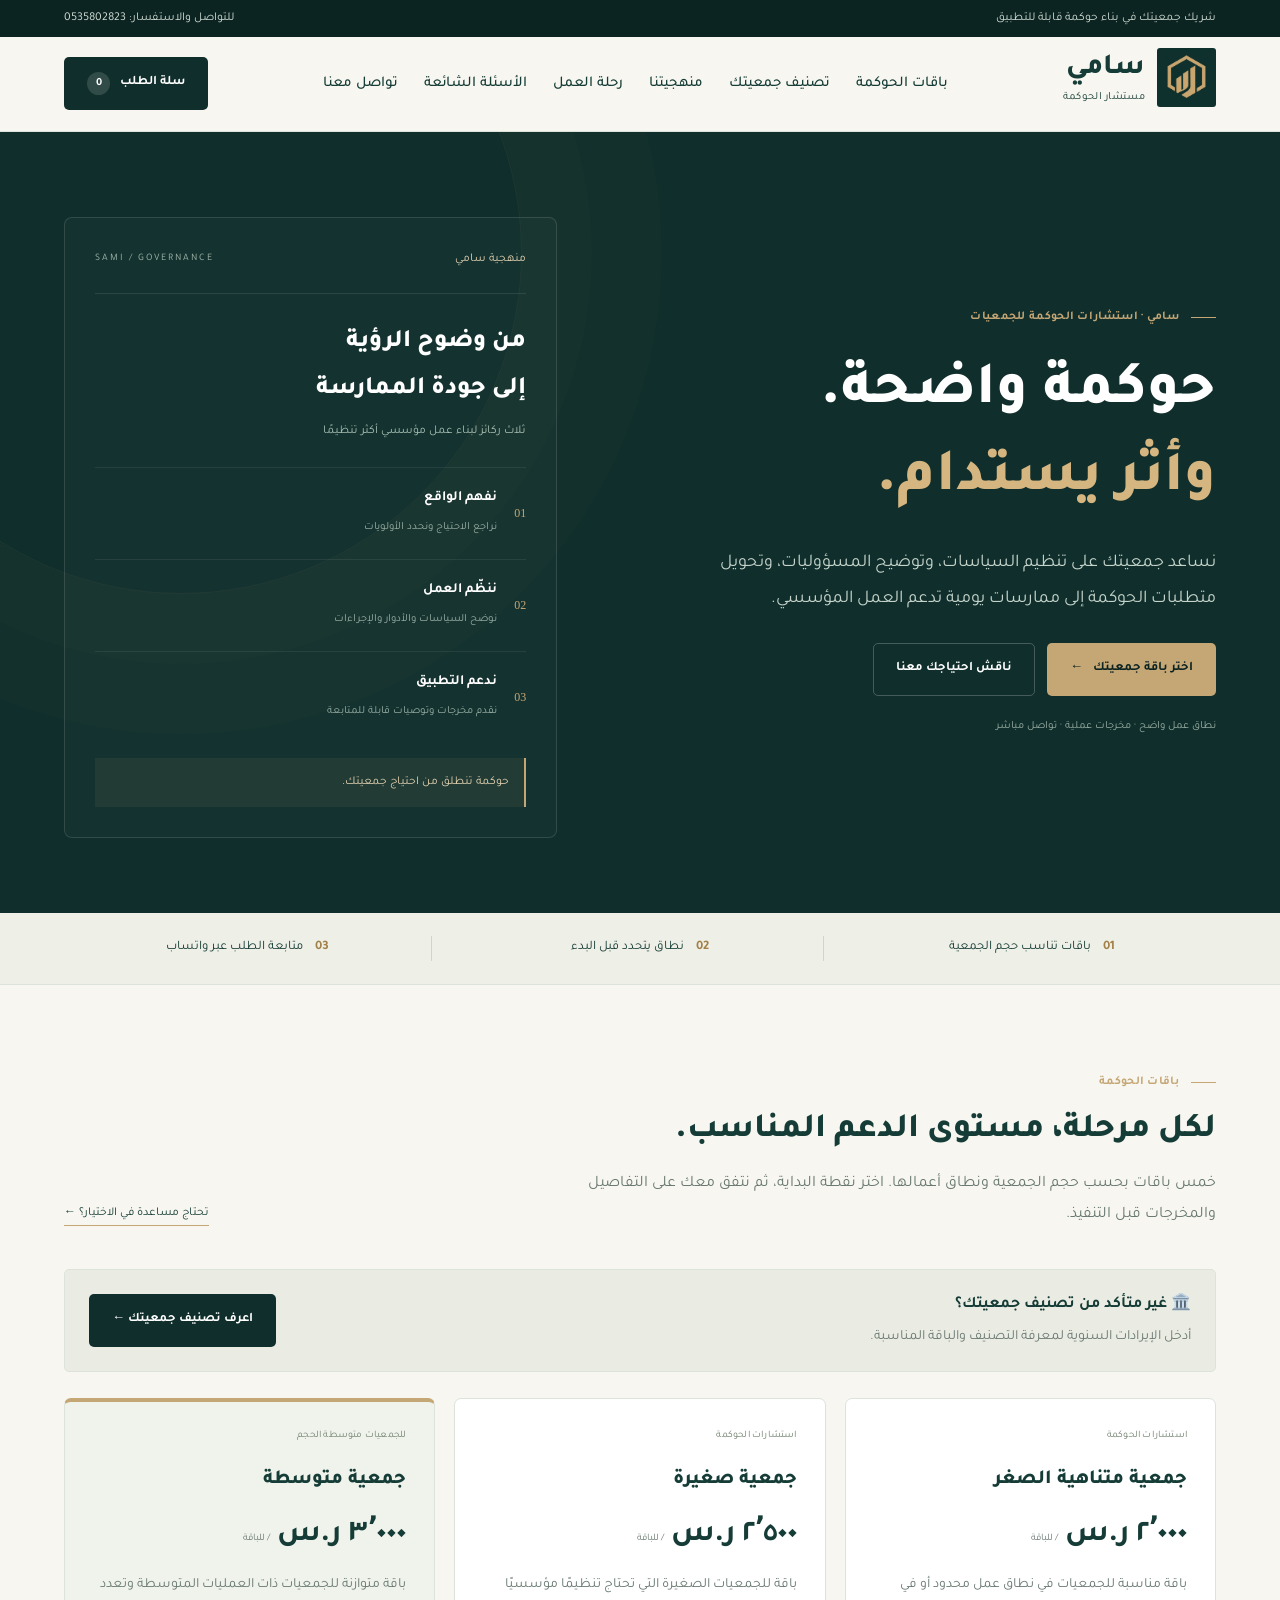
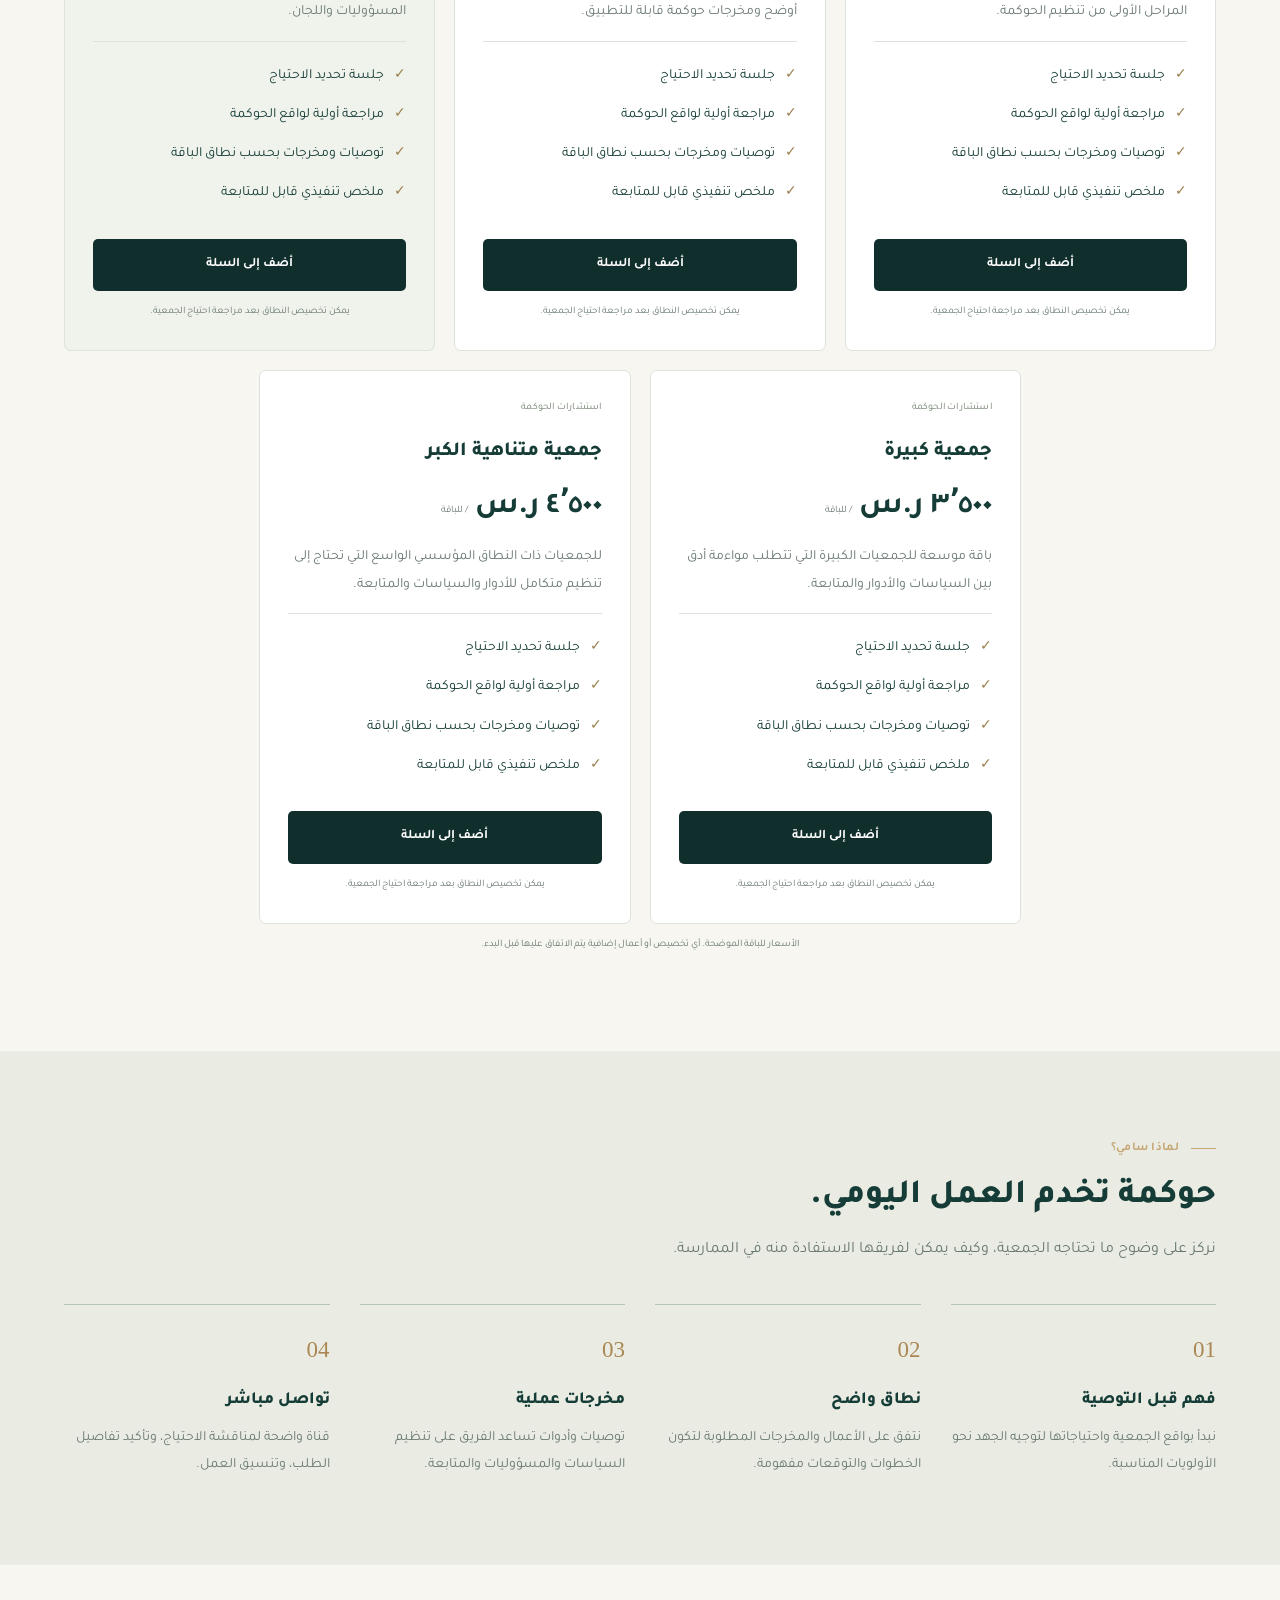
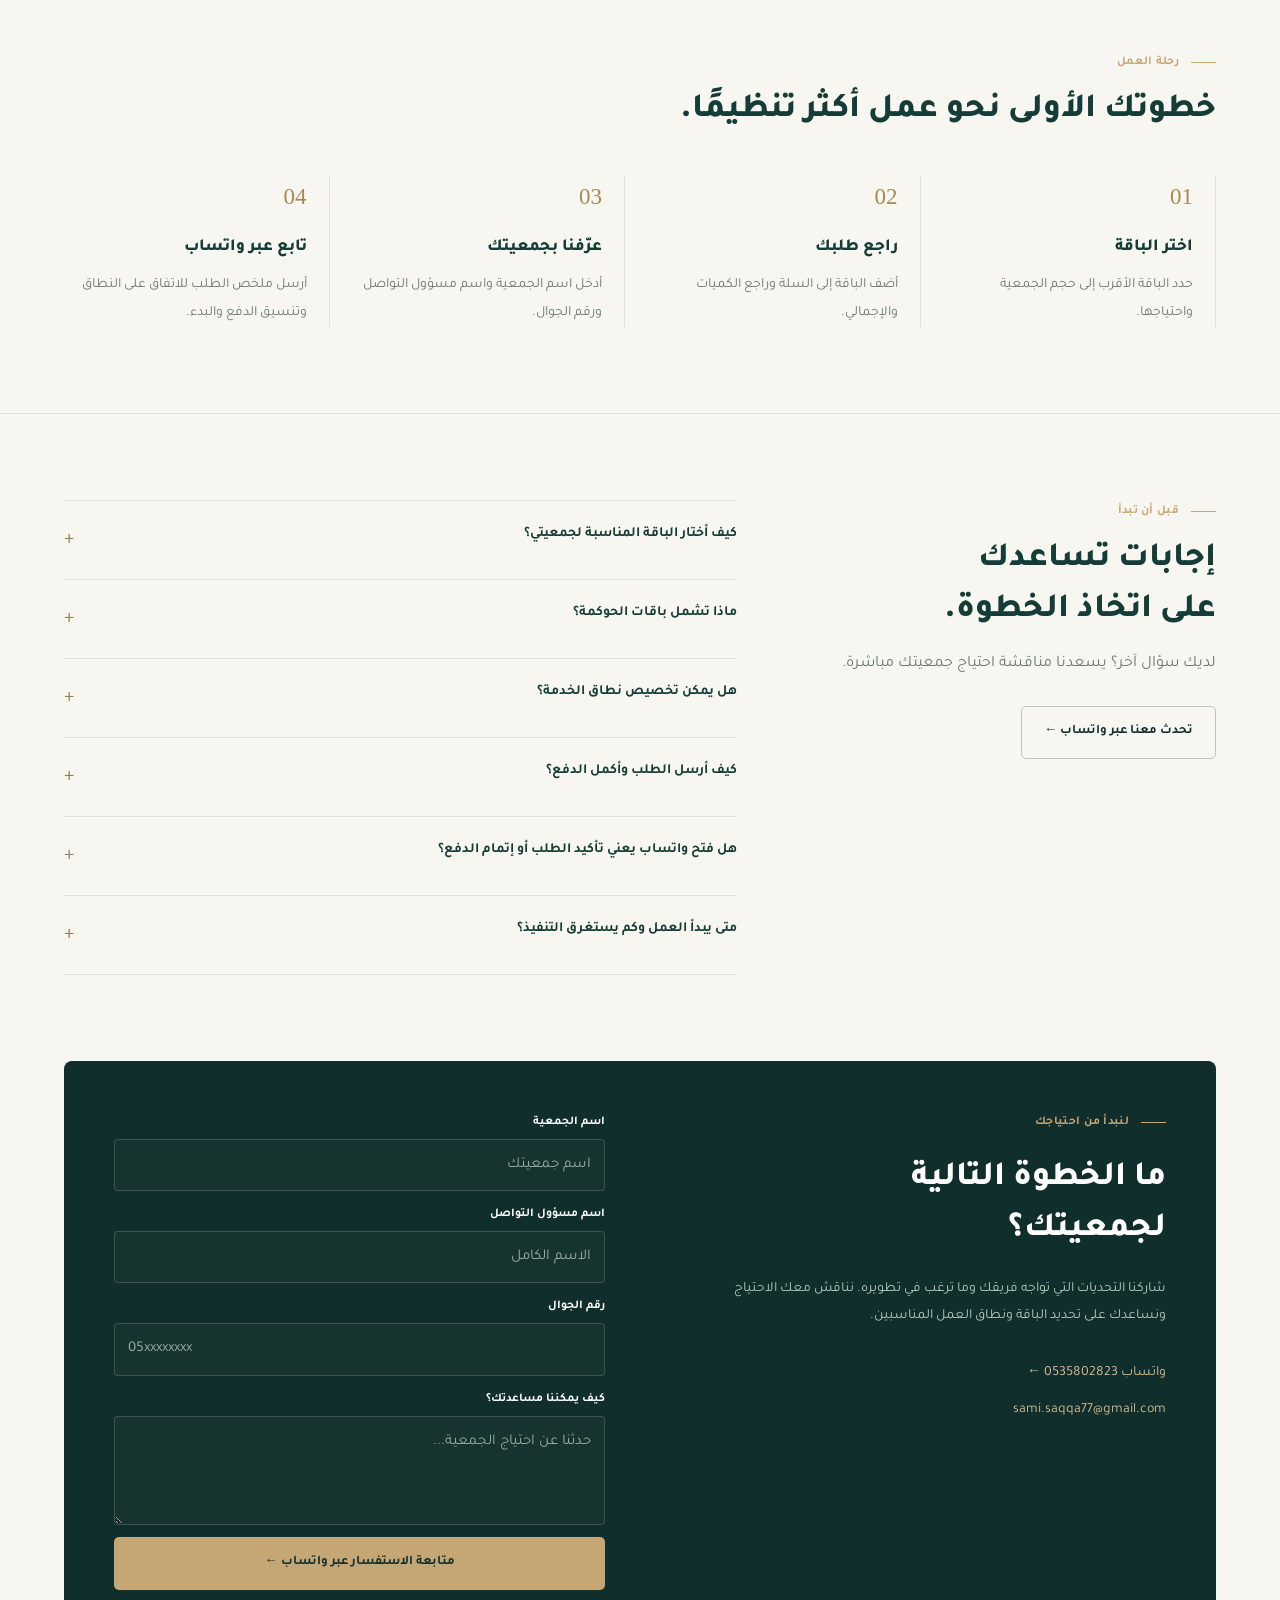
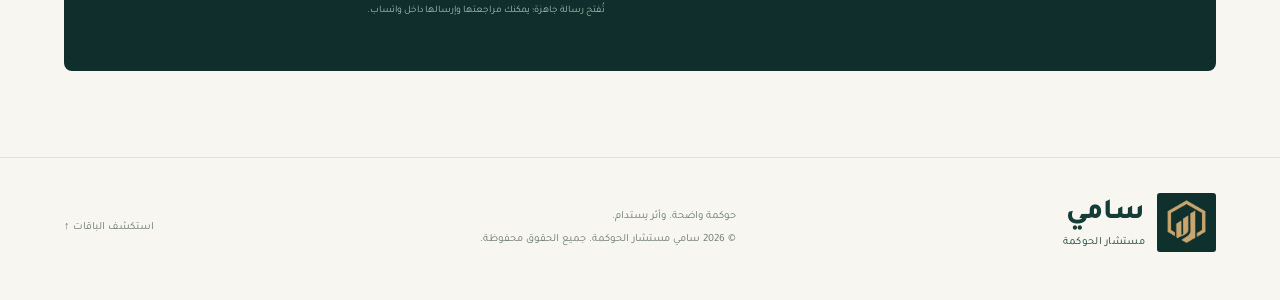
==== index.html @ 493c74c5 "Add files via upload" ====
<!doctype html>
<html lang="ar" dir="rtl"><head><meta charset="utf-8"><meta name="viewport" content="width=device-width,initial-scale=1"><meta name="theme-color" content="#102e2b"><meta name="description" content="سامي مستشار الحوكمة: باقات استشارية للجمعيات، من فهم الاحتياج إلى تنظيم السياسات والأدوار ومتابعة المخرجات."><title>سامي | حوكمة واضحة، أثر مستدام</title>
<link rel="preconnect" href="https://fonts.googleapis.com"><link rel="preconnect" href="https://fonts.gstatic.com" crossorigin><link href="https://fonts.googleapis.com/css2?family=Tajawal:wght@400;500;600;700;800&display=swap" rel="stylesheet"><style>
:root{--green:#102e2b;--deep:#0b2422;--gold:#c5a675;--paper:#f7f6f0;--text:#153c36;--muted:#697971;--line:#dce3db;--white:#fff;--shadow:0 24px 60px #102e2b12}
*{box-sizing:border-box}html{scroll-behavior:smooth;scroll-padding-top:100px}body{margin:0;background:var(--paper);color:var(--text);font-family:"Tajawal",Tahoma,"Segoe UI",Arial,sans-serif;line-height:1.9}a{color:inherit;text-decoration:none}button,input,textarea{font:inherit}button,a,input,textarea{ -webkit-tap-highlight-color:transparent}button{cursor:pointer}button:focus-visible,a:focus-visible,summary:focus-visible{outline:3px solid var(--gold);outline-offset:5px}.container{width:min(1200px,90%);margin:auto}.topbar{background:var(--deep);color:#d4ded4;font-size:12px;padding:7px 0}.topbar .container{display:flex;justify-content:space-between;gap:12px}header{position:sticky;top:0;background:#f7f6f0f5;backdrop-filter:blur(16px);z-index:50;border-bottom:1px solid var(--line)}.nav{display:flex;align-items:center;justify-content:space-between;min-height:94px;gap:24px}.brand-lockup{display:inline-flex;align-items:center;gap:12px;line-height:1.4}.brand-lockup img{width:59px;height:59px;border-radius:3px;object-fit:cover}.brand-lockup b{display:block;font-size:29px;letter-spacing:-1px}.brand-lockup small{display:block;font-size:11px;letter-spacing:.3px}.navlinks{display:flex;gap:26px;font-size:13px}.navlinks a:hover{color:#94713f}.cart-btn,.btn{display:inline-flex;align-items:center;justify-content:center;gap:10px;border:1px solid transparent;border-radius:5px;font-weight:bold;padding:13px 22px;font-size:13px;transition:background .2s,transform .2s}.cart-btn,.btn-primary{background:var(--green);color:#fff}.btn:hover{transform:translateY(-2px)}.btn-outline{border-color:#b8c8bd;background:transparent;color:var(--green)}.badge{border-radius:50%;background:#ffffff24;min-width:23px;height:23px;line-height:23px;font-size:11px}.mobile-toggle{display:none}.hero{background:var(--green);color:#fff;overflow:hidden;position:relative}.hero:before{content:"";position:absolute;width:680px;height:680px;border:1px solid #c5a67513;border-radius:50%;left:-160px;top:-220px;box-shadow:0 0 0 70px #c5a67504,0 0 0 140px #c5a67504}.hero-grid{display:grid;grid-template-columns:1.08fr .92fr;gap:80px;align-items:center;position:relative;padding:85px 0 75px}.eyebrow{display:flex;align-items:center;gap:12px;font-size:12px;letter-spacing:.3px;color:var(--gold);font-weight:bold}.eyebrow:before{content:"";width:25px;height:1px;background:currentColor}h1{font-size:clamp(39px,4.7vw,66px);line-height:1.45;letter-spacing:-2px;margin:21px 0}h1 em{color:#d5b681;font-style:normal}.hero-content>p{color:#c5d4cb;font-size:16px;max-width:520px;line-height:2.1}.actions{display:flex;flex-wrap:wrap;gap:12px;margin-top:26px}.hero .btn-primary{background:var(--gold);color:var(--deep)}.hero .btn-outline{border-color:#ffffff38;color:#fff}.hero-note{font-size:11px!important;color:#9bb1a6!important;margin-top:20px}.hero-visual{border:1px solid #ffffff20;background:#ffffff05;padding:30px;position:relative;border-radius:8px}.visual-heading{display:flex;justify-content:space-between;align-items:center;border-bottom:1px solid #ffffff18;padding-bottom:22px;color:#e5d3b3;font-size:12px}.visual-heading small{color:#9bb1a6;font-size:10px;letter-spacing:2px}.visual-title{margin:25px 0 6px;font-size:25px}.visual-desc{font-size:12px;color:#a9c0b4;margin:0 0 25px}.pillar{display:flex;gap:17px;padding:17px 0;border-top:1px solid #ffffff12;align-items:center}.pillar span{font-size:12px;color:var(--gold);font-family:Georgia,serif}.pillar b{display:block;font-size:14px}.pillar small{color:#9bb1a6;font-size:11px}.visual-bottom{background:#c5a67515;border-right:2px solid var(--gold);padding:13px 15px;font-size:12px;margin-top:15px;color:#e5d3b3}.trust-strip{border-bottom:1px solid var(--line);background:#eeefe6}.trust-inner{display:grid;grid-template-columns:repeat(3,1fr);padding:23px 0;gap:24px;font-size:13px;text-align:center}.trust-inner span+span{border-right:1px solid #ced7cc}.trust-inner b{color:#a38049;margin-left:9px}.section{padding:86px 0}.section-title{max-width:650px;margin:0 0 38px}.section-title h2{font-size:34px;line-height:1.5;margin:12px 0}.section-title p{color:var(--muted);font-size:14px;margin:0}.section-top{display:flex;justify-content:space-between;align-items:end;gap:30px}.section-top>a{font-size:12px;border-bottom:1px solid var(--gold);margin-bottom:43px;white-space:nowrap}.products{display:grid;grid-template-columns:repeat(3,1fr);gap:19px}.product{background:#fff;border:1px solid var(--line);border-radius:7px;padding:28px;display:flex;flex-direction:column;position:relative;transition:transform .2s,box-shadow .2s}.product:hover{transform:translateY(-4px);box-shadow:var(--shadow)}.product.featured{border-top:4px solid var(--gold);padding-top:25px;background:#f0f3ec}.tag{font-size:10px;color:#71806f;letter-spacing:.2px}.product h3{font-size:20px;margin:15px 0 12px}.price{font-size:32px;line-height:1.5;font-weight:bold;letter-spacing:-1px}.price small{font-size:10px;color:var(--muted);font-weight:normal;letter-spacing:0}.product p{font-size:12px;line-height:2;margin-top:13px!important}.features{list-style:none;padding:15px 0 0;margin:0 0 25px;border-top:1px solid var(--line);flex:1}.features li{font-size:12px;padding:6px 0}.features li:before{content:"✓";color:#9b7e4e;margin-left:10px}.product .btn{width:100%}.note{font-size:10px;color:var(--muted);margin-top:12px;text-align:center;line-height:1.9}.why{background:#eaece3}.why-grid{display:grid;grid-template-columns:repeat(4,1fr);gap:30px}.why-card{border-top:1px solid #b6c3b5;padding-top:23px}.number{font-family:Georgia,serif;color:#aa8854;font-size:23px}.why-card h3,.step h3{font-size:17px;margin:13px 0 8px}.why-card p,.step p{font-size:12px;color:var(--muted);margin:0}.steps{display:grid;grid-template-columns:repeat(4,1fr);gap:30px}.step{border-right:1px solid var(--line);padding-right:22px}.faq-section{border-top:1px solid var(--line)}.faq-layout{display:grid;grid-template-columns:.75fr 1.25fr;gap:75px}.faq{display:grid;gap:0}details{border-bottom:1px solid var(--line);padding:20px 0}details:first-child{border-top:1px solid var(--line)}summary{cursor:pointer;font-size:14px;font-weight:bold;list-style:none;display:flex;justify-content:space-between;gap:20px}summary:after{content:"+";font-size:20px;font-weight:normal;color:#9b7e4e}details[open] summary:after{content:"−"}summary::-webkit-details-marker{display:none}details p{font-size:12px;line-height:2.2;color:var(--muted);margin:13px 0 0}details a{text-decoration:underline}.contact-section{padding-top:0}.contact-box{display:grid;grid-template-columns:1fr 1fr;gap:70px;background:var(--green);color:#fff;border-radius:8px;padding:50px}.contact-box h2{font-size:34px;line-height:1.5;margin:20px 0}.contact-box p{font-size:13px;color:#b7cbbf}.contact-links{margin-top:30px;display:grid;gap:10px;font-size:14px;color:#d7bd94}.contact-box form{display:grid;gap:12px}.field{display:grid;gap:5px}.field label{font-size:12px;font-weight:bold}input,textarea{width:100%;border:1px solid #ffffff28;border-radius:4px;padding:11px 13px;background:#ffffff07;color:inherit;outline:none;font-size:13px}input:focus,textarea:focus{border-color:var(--gold)}input::placeholder,textarea::placeholder{color:#9aac9f}textarea{resize:vertical}.contact-box .btn-primary{background:var(--gold);color:var(--green)}footer{padding:35px 0;border-top:1px solid var(--line)}.footer-grid{display:flex;align-items:center;justify-content:space-between;gap:25px}.footer-copy{font-size:11px;color:var(--muted)}.footer-copy p{margin:3px 0}.cart-panel{position:fixed;inset:0;z-index:100;pointer-events:none}.cart-panel.open{pointer-events:auto}.backdrop{position:absolute;inset:0;background:#061c19a8;opacity:0;transition:.2s}.cart-panel.open .backdrop{opacity:1}.drawer{position:absolute;left:0;top:0;height:100%;width:min(470px,94%);background:var(--paper);transform:translateX(-100%);transition:.25s;display:flex;flex-direction:column}.cart-panel.open .drawer{transform:translateX(0)}.drawer-head{padding:22px;border-bottom:1px solid var(--line);display:flex;justify-content:space-between;align-items:center}.icon-btn{width:38px;height:38px;border:1px solid var(--line);border-radius:4px;background:transparent;color:var(--text)}.cart-items{padding:20px;display:flex;flex-direction:column;gap:12px;overflow:auto;flex:1}.cart-item{border:1px solid var(--line);background:white;border-radius:5px;padding:16px;display:grid;grid-template-columns:1fr auto;gap:10px}.cart-item h4{font-size:14px;margin:0}.cart-item p{font-size:12px;color:var(--muted);margin:5px 0}.qty{display:flex;align-items:center;gap:8px}.qty button{border:1px solid var(--line);background:var(--paper);width:28px;height:30px;border-radius:3px}.remove{color:#a34c3f;border:0;background:none;font-size:11px;padding:0}.drawer-foot{padding:22px;border-top:1px solid var(--line)}.total{display:flex;justify-content:space-between;font-weight:bold;font-size:20px;margin-bottom:15px}.checkout{position:fixed;inset:0;z-index:110;background:#061c19b8;display:none;place-items:center;padding:18px}.checkout.open{display:grid}.modal{background:var(--paper);width:min(680px,100%);max-height:90vh;overflow:auto;border-radius:8px;padding:28px;box-shadow:var(--shadow)}.modal-head{display:flex;justify-content:space-between;align-items:center;gap:15px;margin-bottom:20px}.modal h3{font-size:23px;margin:0}.checkout-grid{display:grid;grid-template-columns:1fr 1fr;gap:12px}.modal input,.modal textarea{border-color:#cbd5ca;background:white}.summary{padding:15px;background:#e9eee5;border-radius:4px;margin:20px 0}.summary-row{display:flex;justify-content:space-between;gap:15px;font-size:13px;padding:6px 0}.toast{position:fixed;bottom:22px;right:22px;background:var(--green);color:white;padding:12px 20px;box-shadow:var(--shadow);border:1px solid var(--gold);border-radius:5px;opacity:0;transform:translateY(15px);transition:.2s;z-index:200;font-size:13px;max-width:calc(100% - 44px);pointer-events:none}.toast.show{opacity:1;transform:translateY(0)}
@media(min-width:951px){.products .product:nth-child(4),.products .product:nth-child(5){grid-column:span 1}.products{grid-template-columns:repeat(6,1fr)}.products .product{grid-column:span 2}.products .product:nth-child(4){grid-column:2 / span 2}.products .product:nth-child(5){grid-column:4 / span 2}}
@media(max-width:1000px){.navlinks{gap:16px;font-size:12px}.hero-grid{gap:35px}.hero-visual{padding:23px}.contact-box{gap:35px;padding:35px}.faq-layout{gap:35px}.products{grid-template-columns:repeat(2,1fr)}}
@media(max-width:760px){.topbar .container{justify-content:center}.topbar .container>a{display:none}.nav{min-height:80px;gap:10px}.brand-lockup img{width:47px;height:47px}.brand-lockup b{font-size:25px}.brand-lockup small{font-size:9px}.mobile-toggle{display:block;width:37px;height:39px;border:1px solid var(--line);background:none;border-radius:4px;color:var(--green)}.navlinks{display:none;position:absolute;top:80px;left:0;right:0;background:var(--paper);padding:22px 5%;box-shadow:var(--shadow);border-bottom:1px solid var(--line)}.navlinks.open{display:flex;flex-direction:column;gap:14px}.cart-btn{padding:9px 12px;font-size:11px}.hero-grid{grid-template-columns:1fr;padding:50px 0;gap:35px}h1{font-size:43px}.hero-content>p{font-size:14px}.hero-visual{max-width:500px;width:100%}.trust-inner{gap:8px;font-size:10px;padding:18px 0}.trust-inner b{display:block;margin:0}.section{padding:55px 0}.section-title h2,.contact-box h2{font-size:28px}.section-top{display:block}.section-top>a{display:inline-block;margin-top:-15px;margin-bottom:25px}.why-grid,.steps{grid-template-columns:repeat(2,1fr);gap:27px}.faq-layout,.contact-box{grid-template-columns:1fr;gap:25px}.contact-section{padding-top:0}.contact-box{padding:28px}.footer-grid{flex-wrap:wrap}.footer-copy{font-size:10px}.modal{padding:20px}.modal h3{font-size:20px}.modal .actions .btn{width:100%}}
@media(max-width:460px){.products{grid-template-columns:1fr}.checkout-grid{grid-template-columns:1fr}h1{font-size:37px;letter-spacing:-1px}.hero .actions .btn{padding:12px 17px}.section-title h2{font-size:26px}.hero-visual{padding:20px}.brand-lockup{gap:8px}.trust-inner{font-size:9px}}
@media(prefers-reduced-motion:reduce){*{scroll-behavior:auto!important;transition:none!important}}
@media print{header,.topbar,main,footer,.cart-panel,.toast,.modal .actions,.modal-head button{display:none!important}.checkout{display:block!important;position:static;background:white;padding:0}.modal{max-height:none;width:100%;box-shadow:none}}
/* Arabic typography */
body{font-weight:400}
h1,h2,h3,h4,.brand-lockup b{font-family:"Tajawal",Tahoma,"Segoe UI",Arial,sans-serif;font-weight:800;letter-spacing:0}
h1{line-height:1.45}
.btn,.cart-btn,summary,.field label{font-weight:700}
.navlinks{font-size:15px;font-weight:500}
.hero-content>p{font-size:18px;line-height:2}
.section-title p{font-size:16px;line-height:1.95}
.product p,.features li,.why-card p,.step p,details p,.contact-box p{font-size:14px;line-height:1.95}
input,textarea{font-size:15px}
@media(max-width:760px){h1{letter-spacing:0}.hero-content>p{font-size:16px}.navlinks{font-size:15px}.section-title p{font-size:15px}}.product{scroll-margin-top:115px}.product:target{outline:3px solid var(--gold);outline-offset:4px}@media(min-width:761px) and (max-width:1100px){.nav{gap:12px}.navlinks{gap:12px;font-size:12px}}
</style></head><body>
<div class="topbar"><div class="container"><span>شريك جمعيتك في بناء حوكمة قابلة للتطبيق</span><a href="https://wa.me/966535802823">للتواصل والاستفسار: <bdi>0535802823</bdi></a></div></div>
<header><div class="container nav"><a href="#home" aria-label="سامي مستشار الحوكمة — الرئيسية"><span class="brand-lockup"><img src="[data-uri]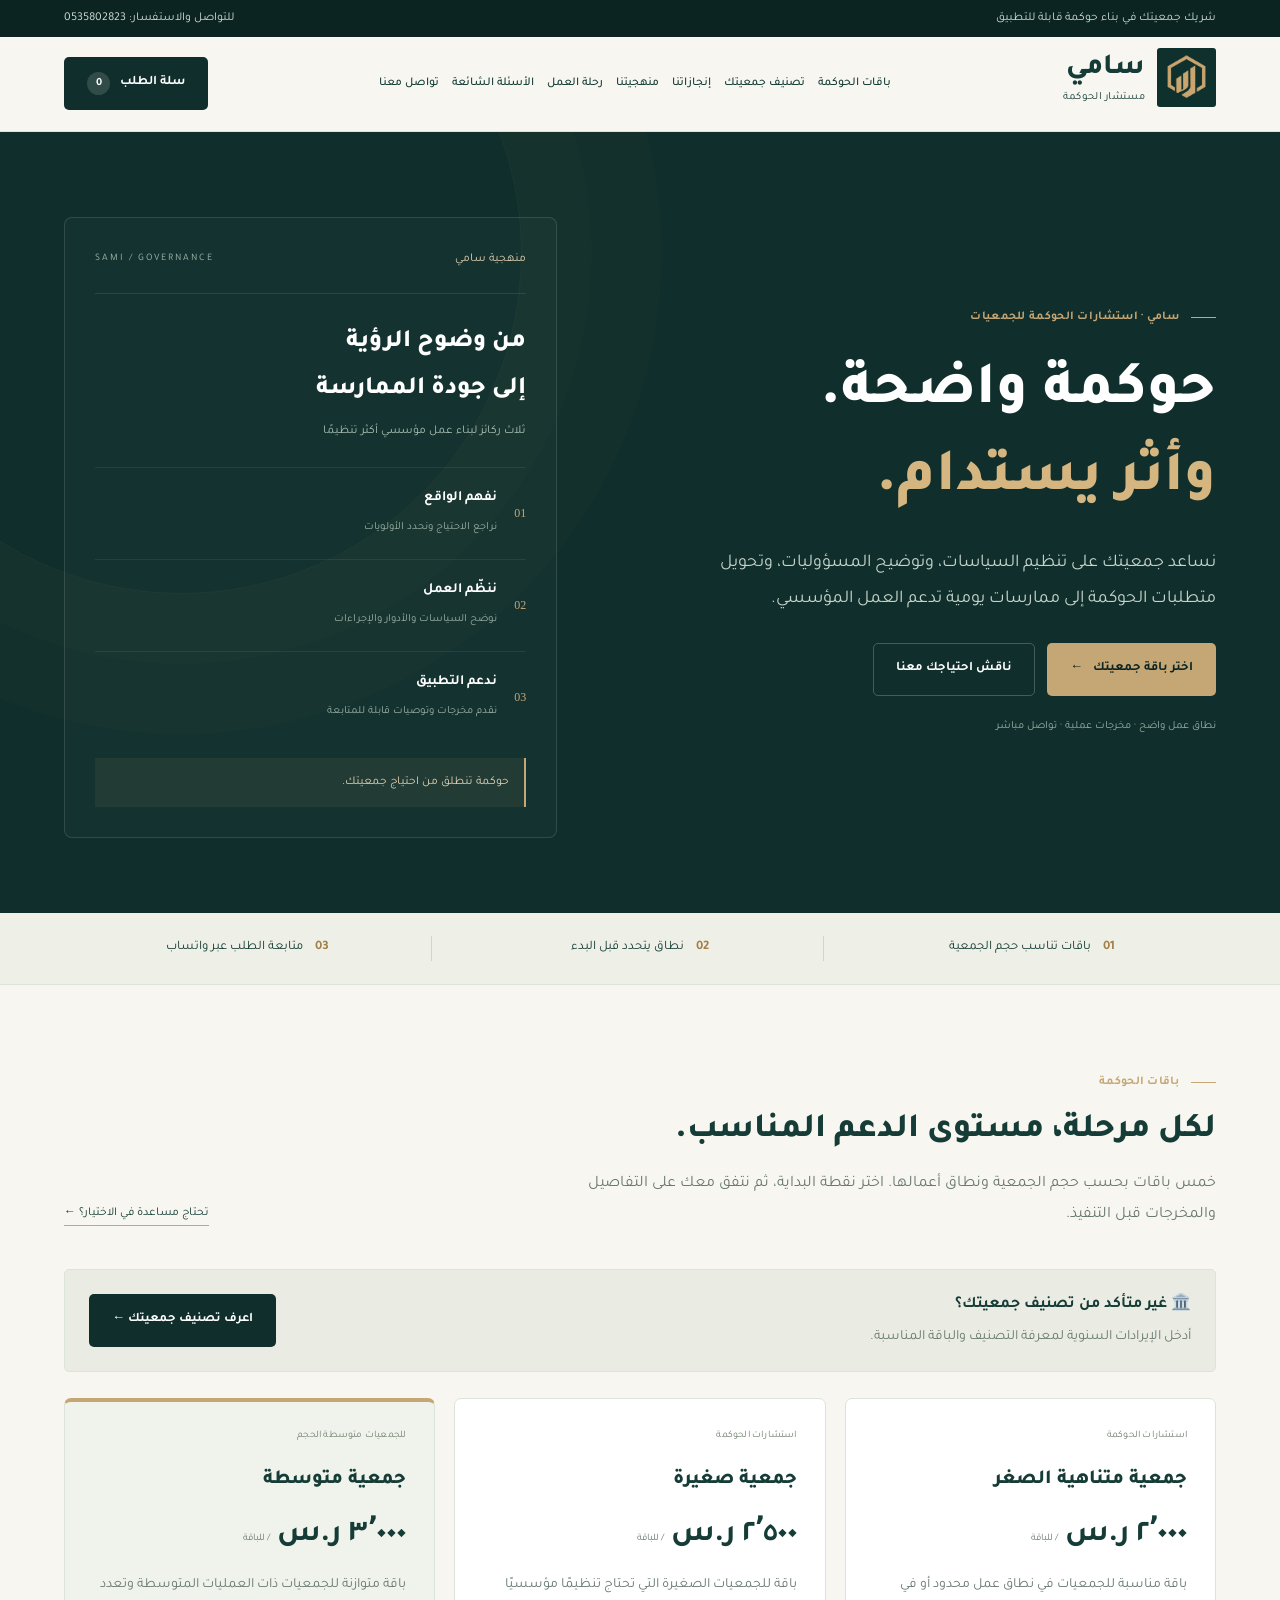
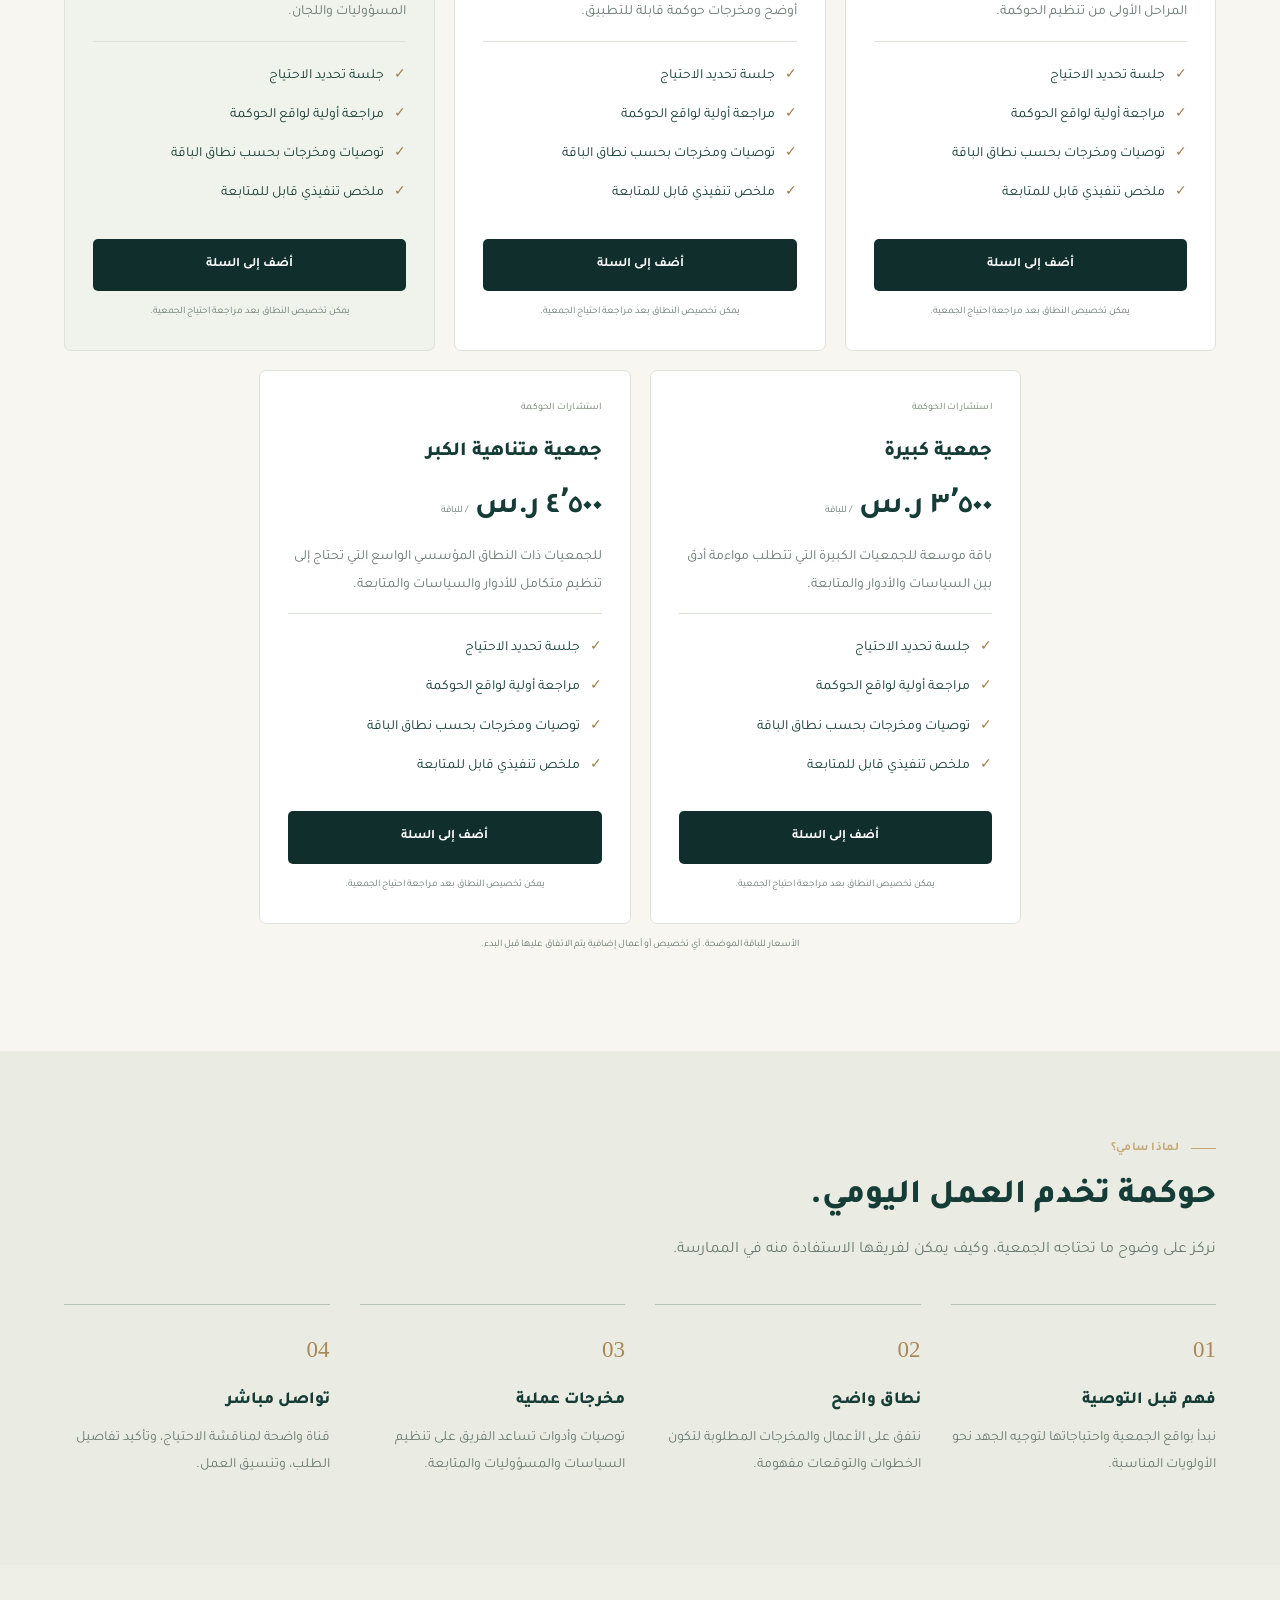
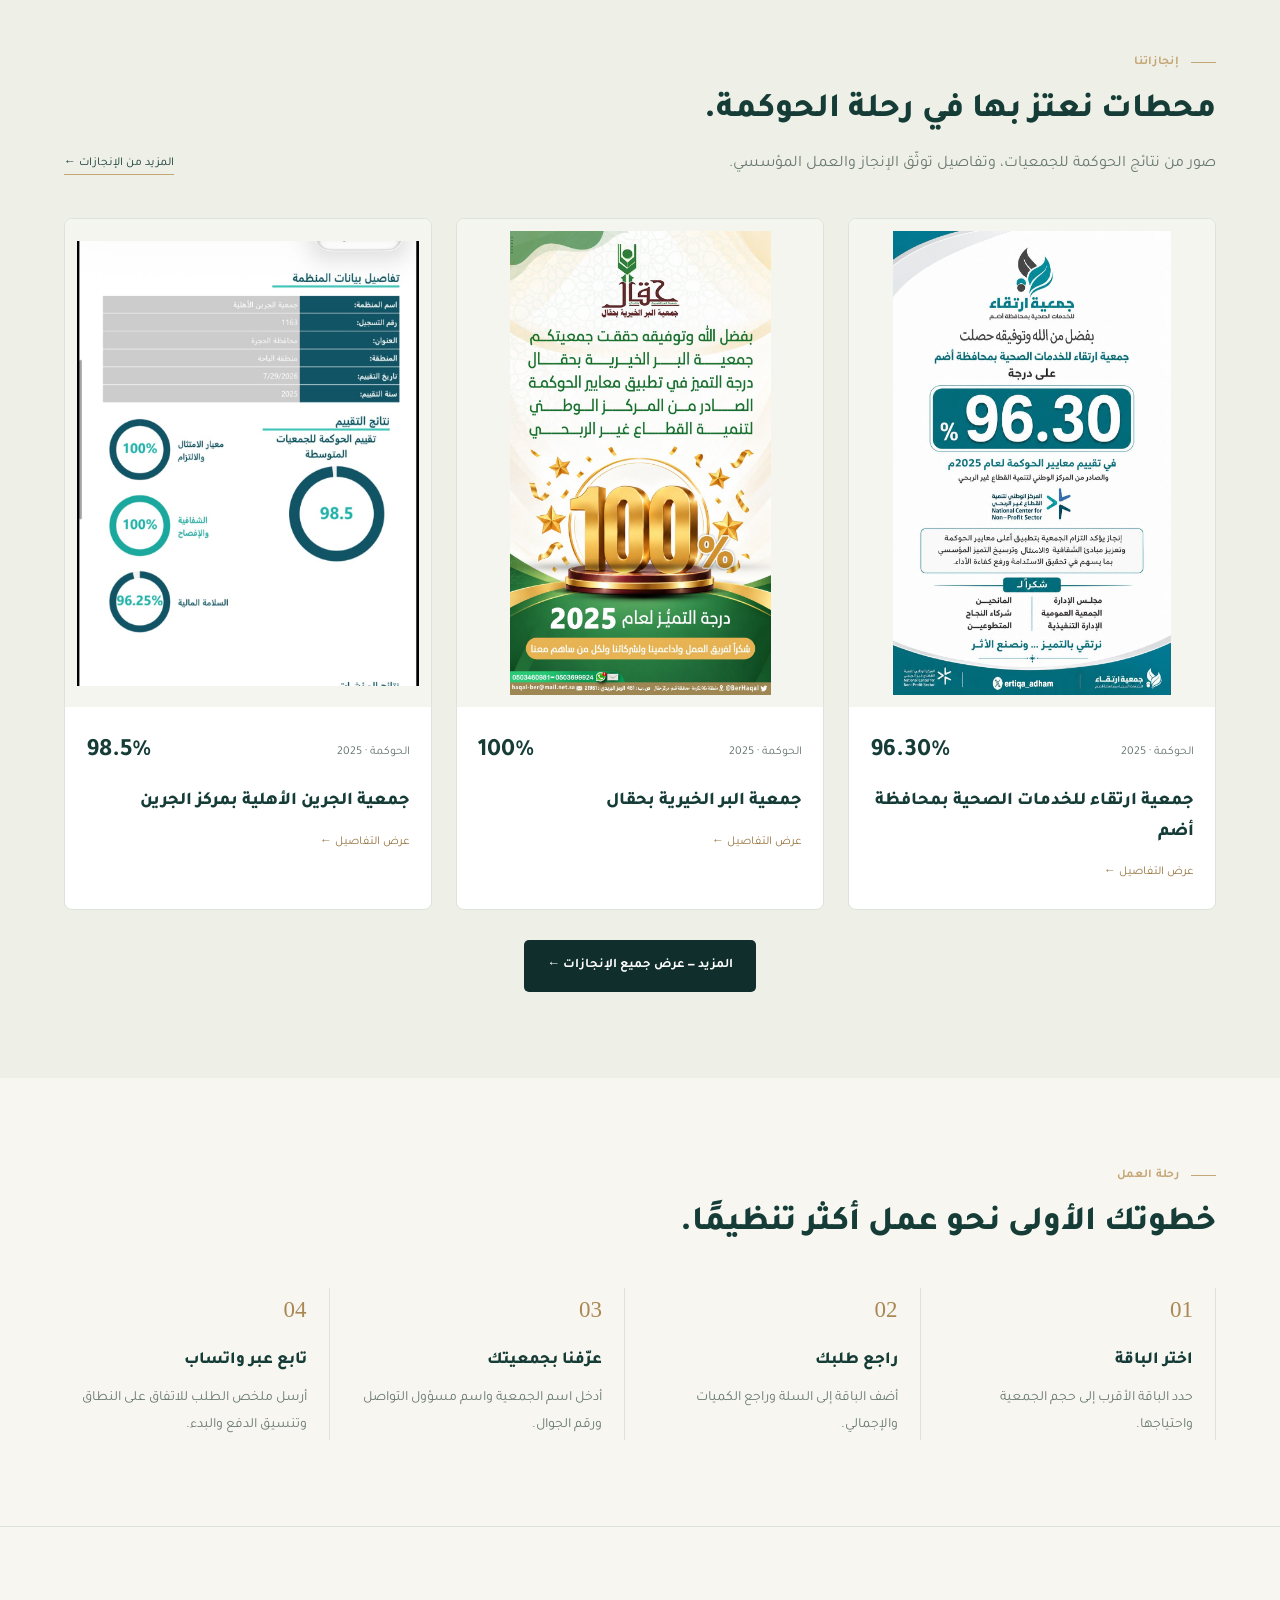
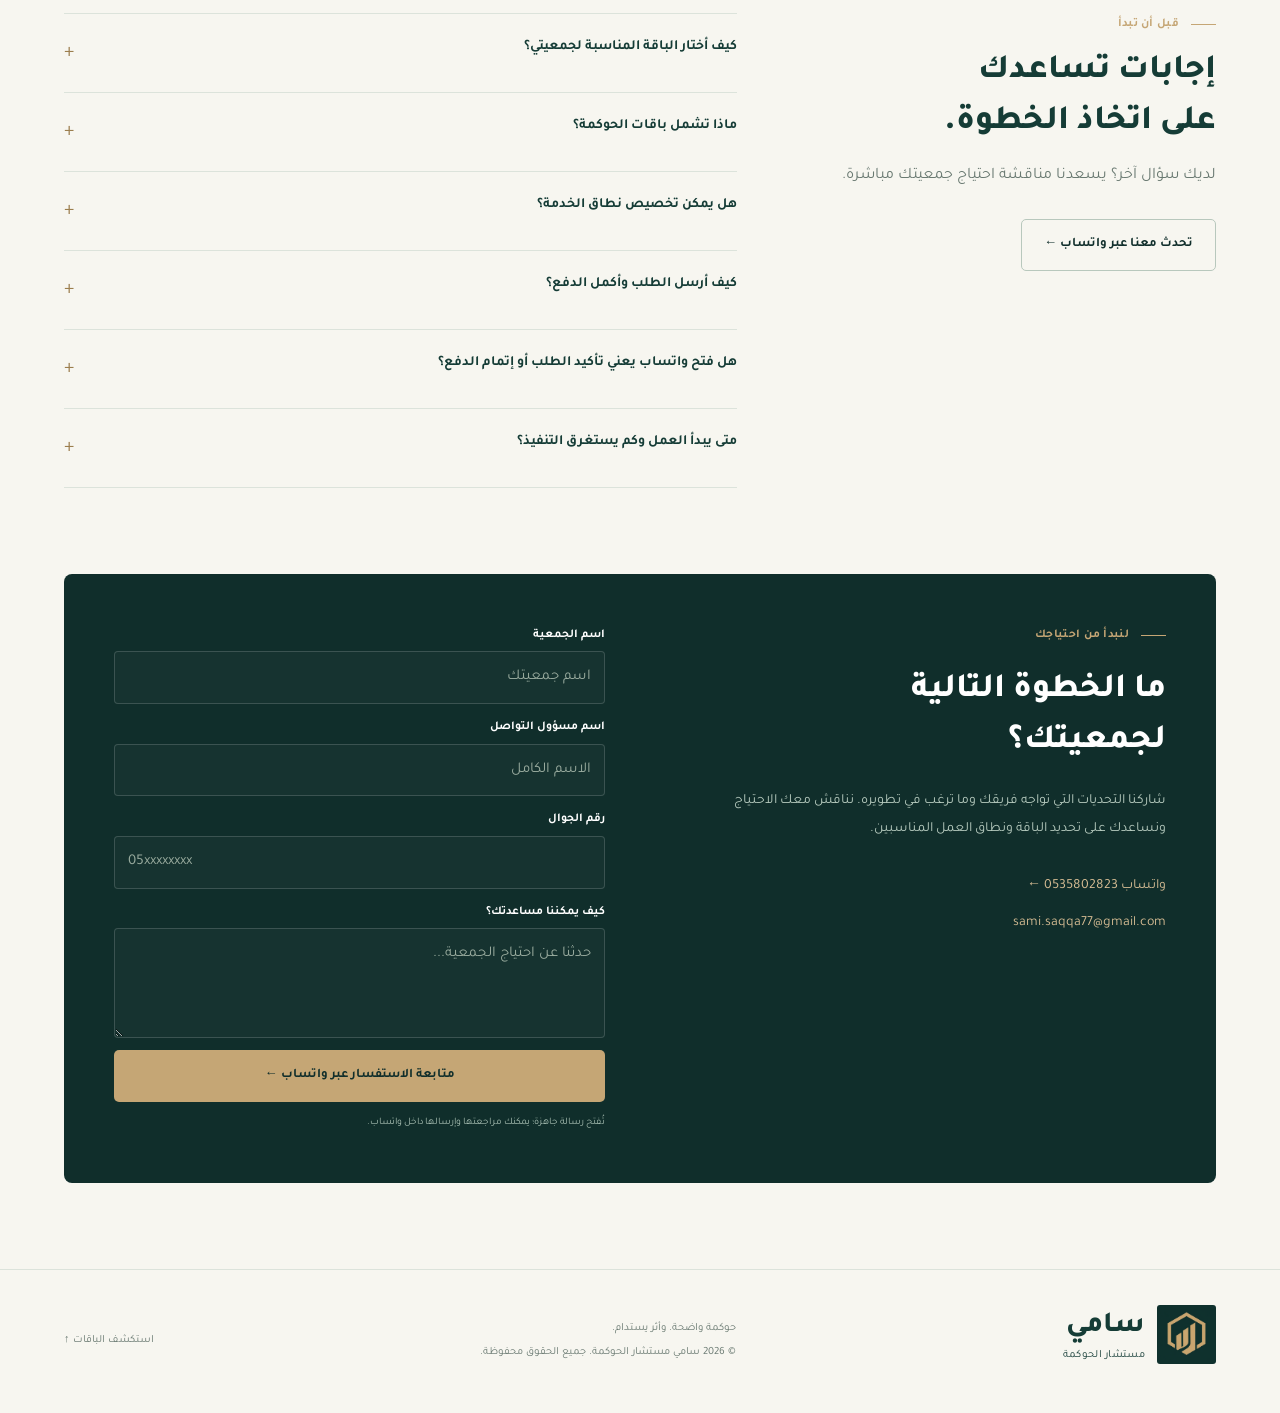
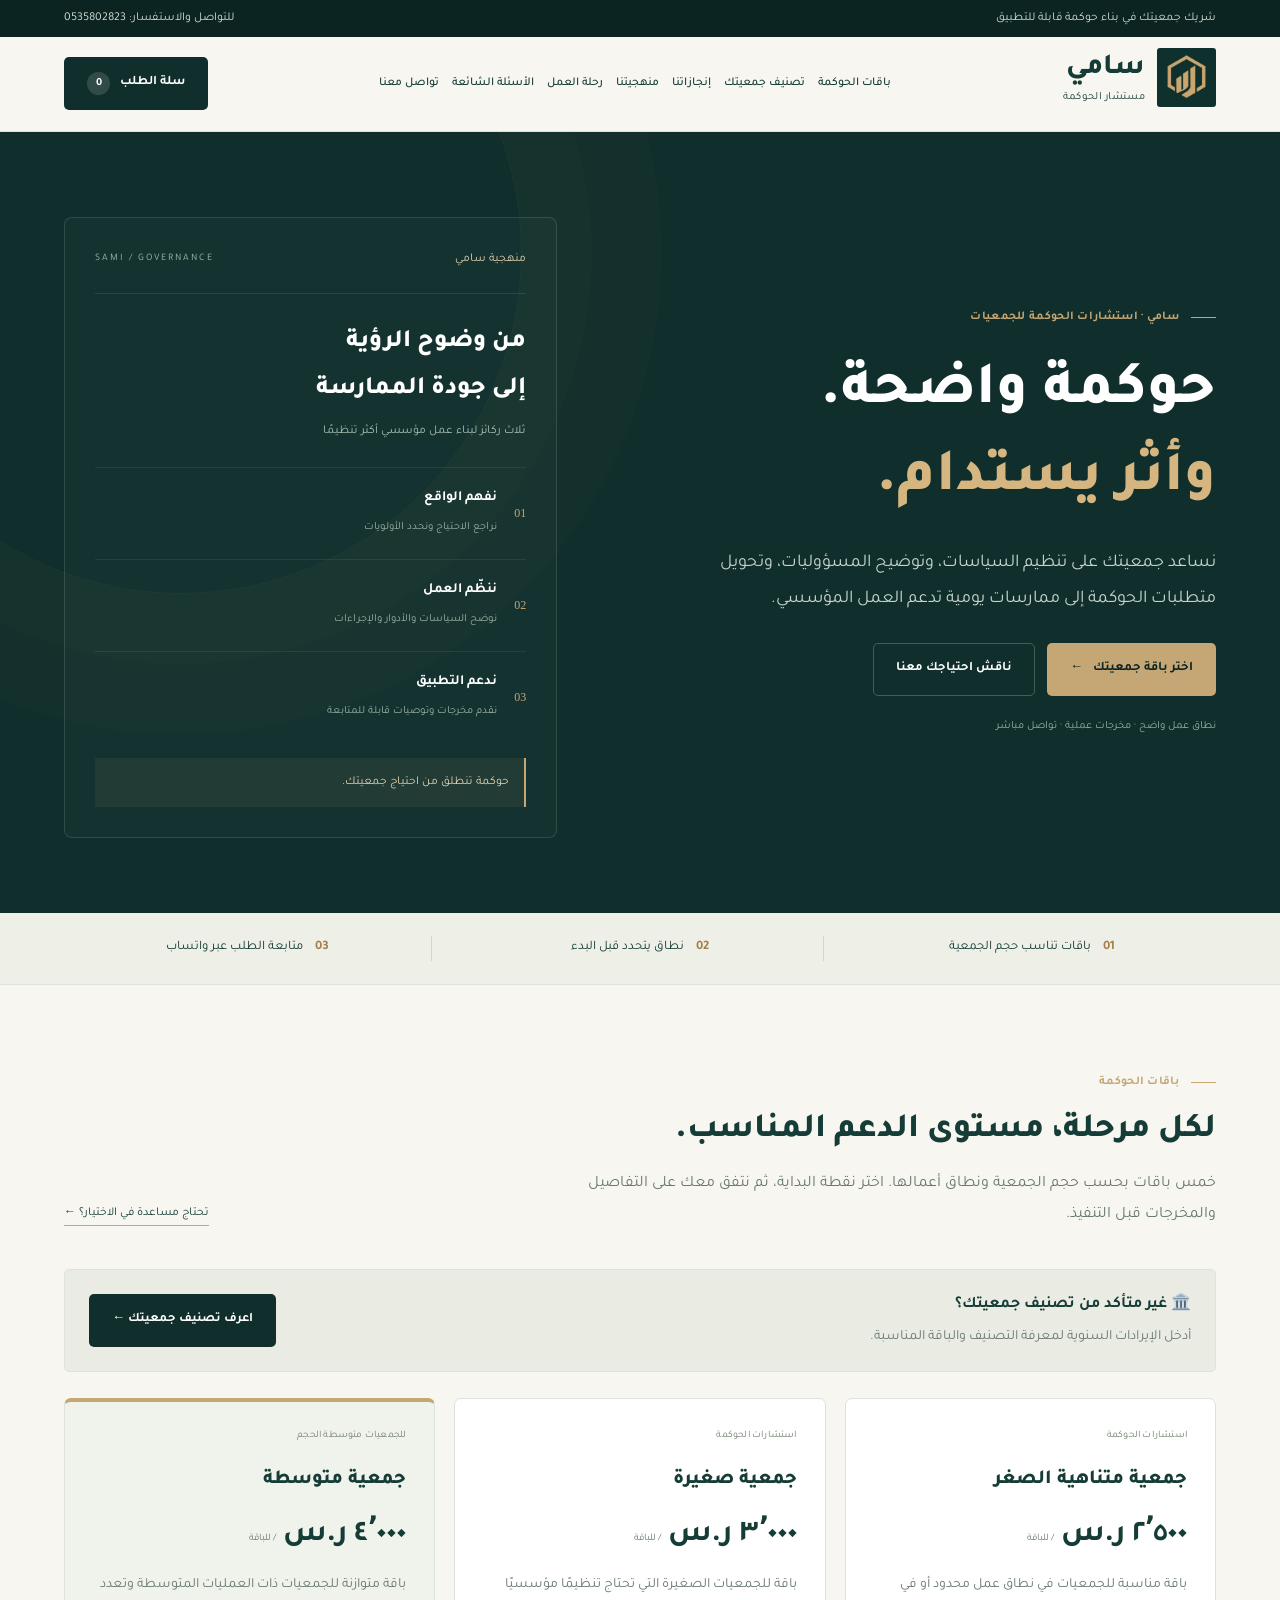
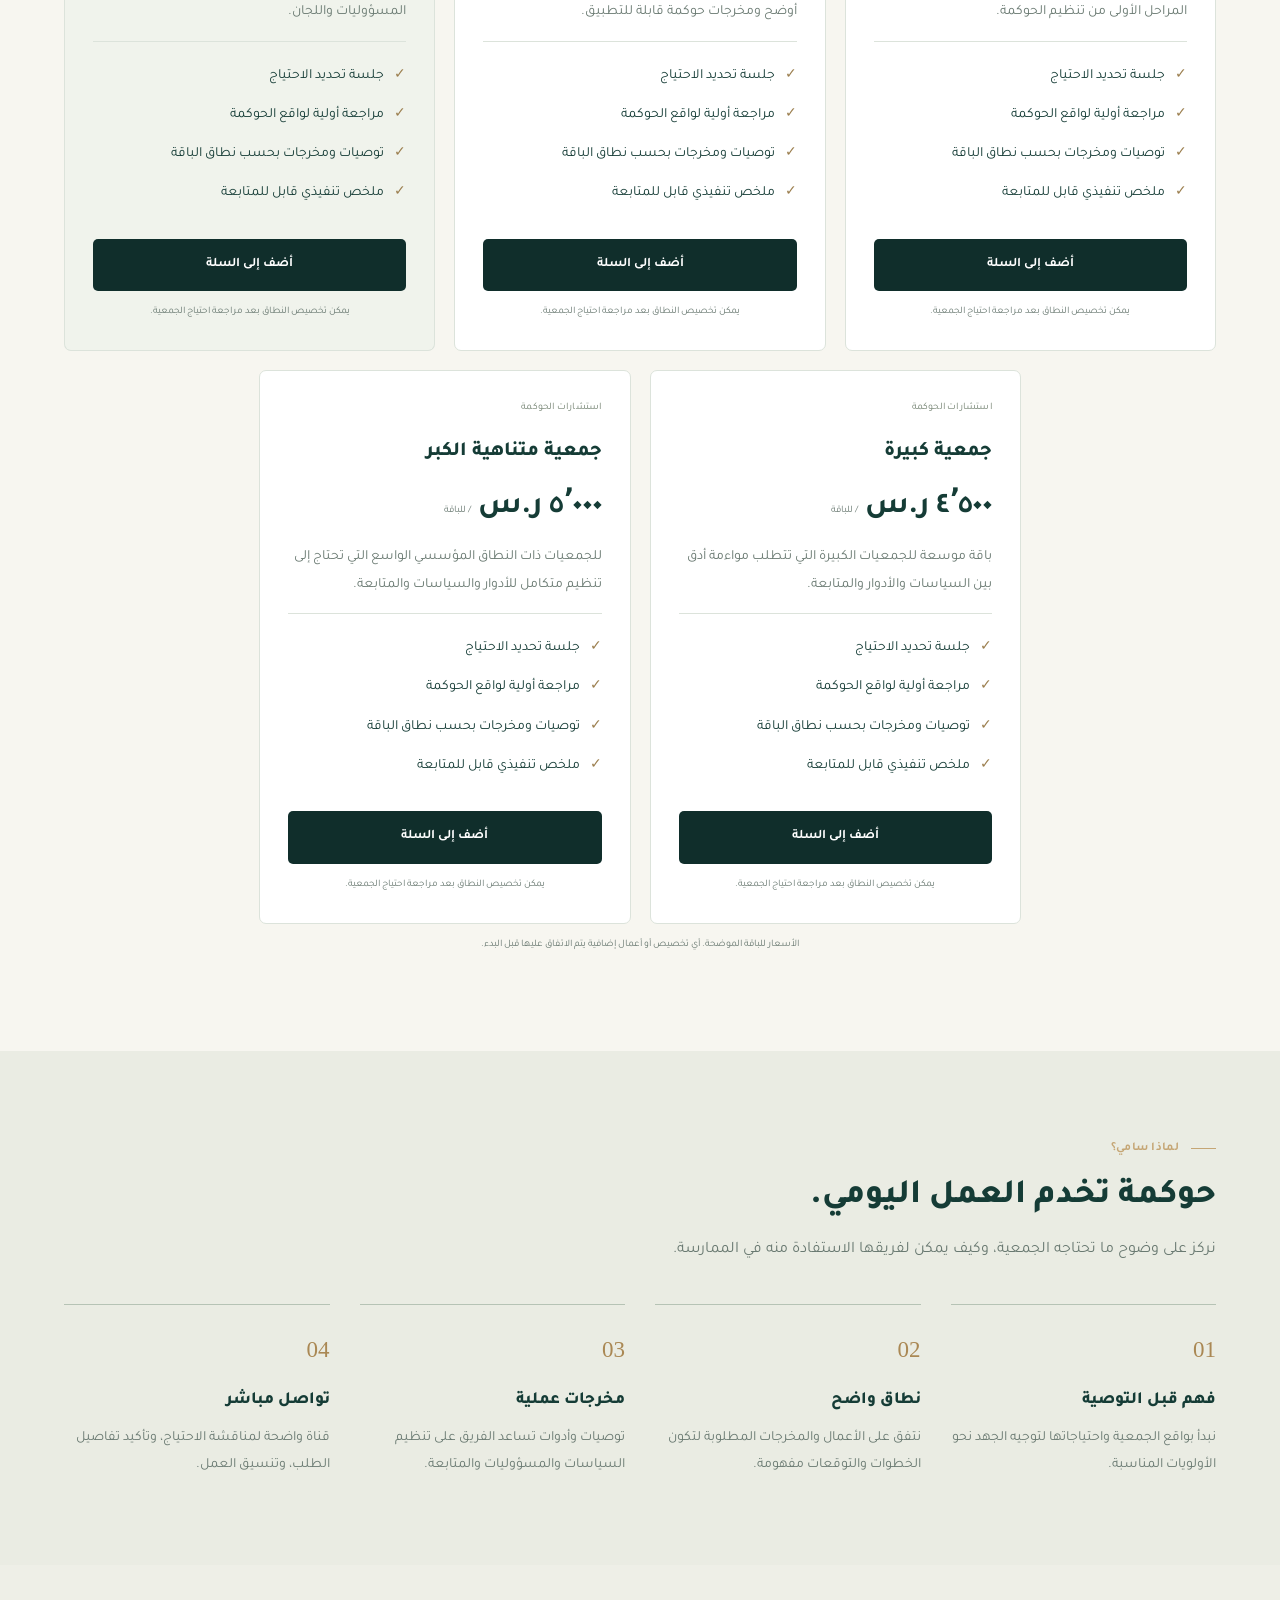
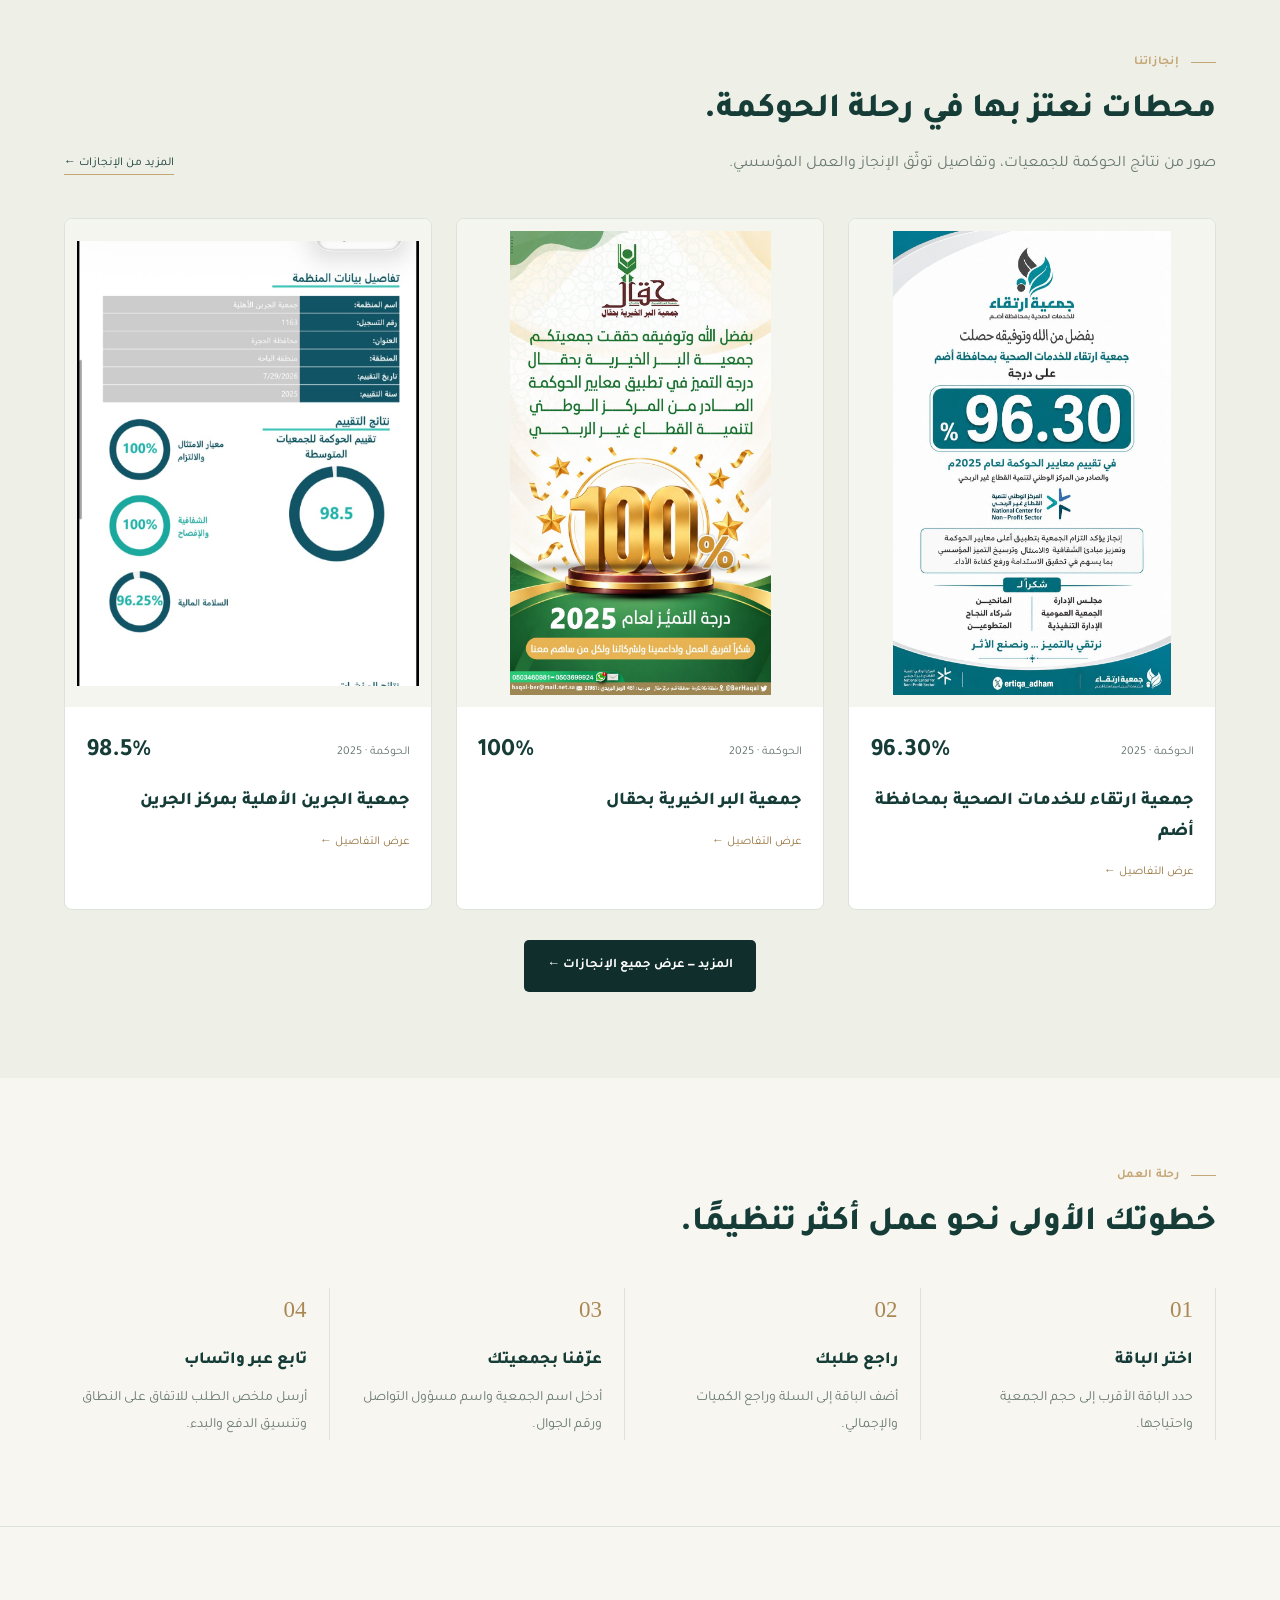
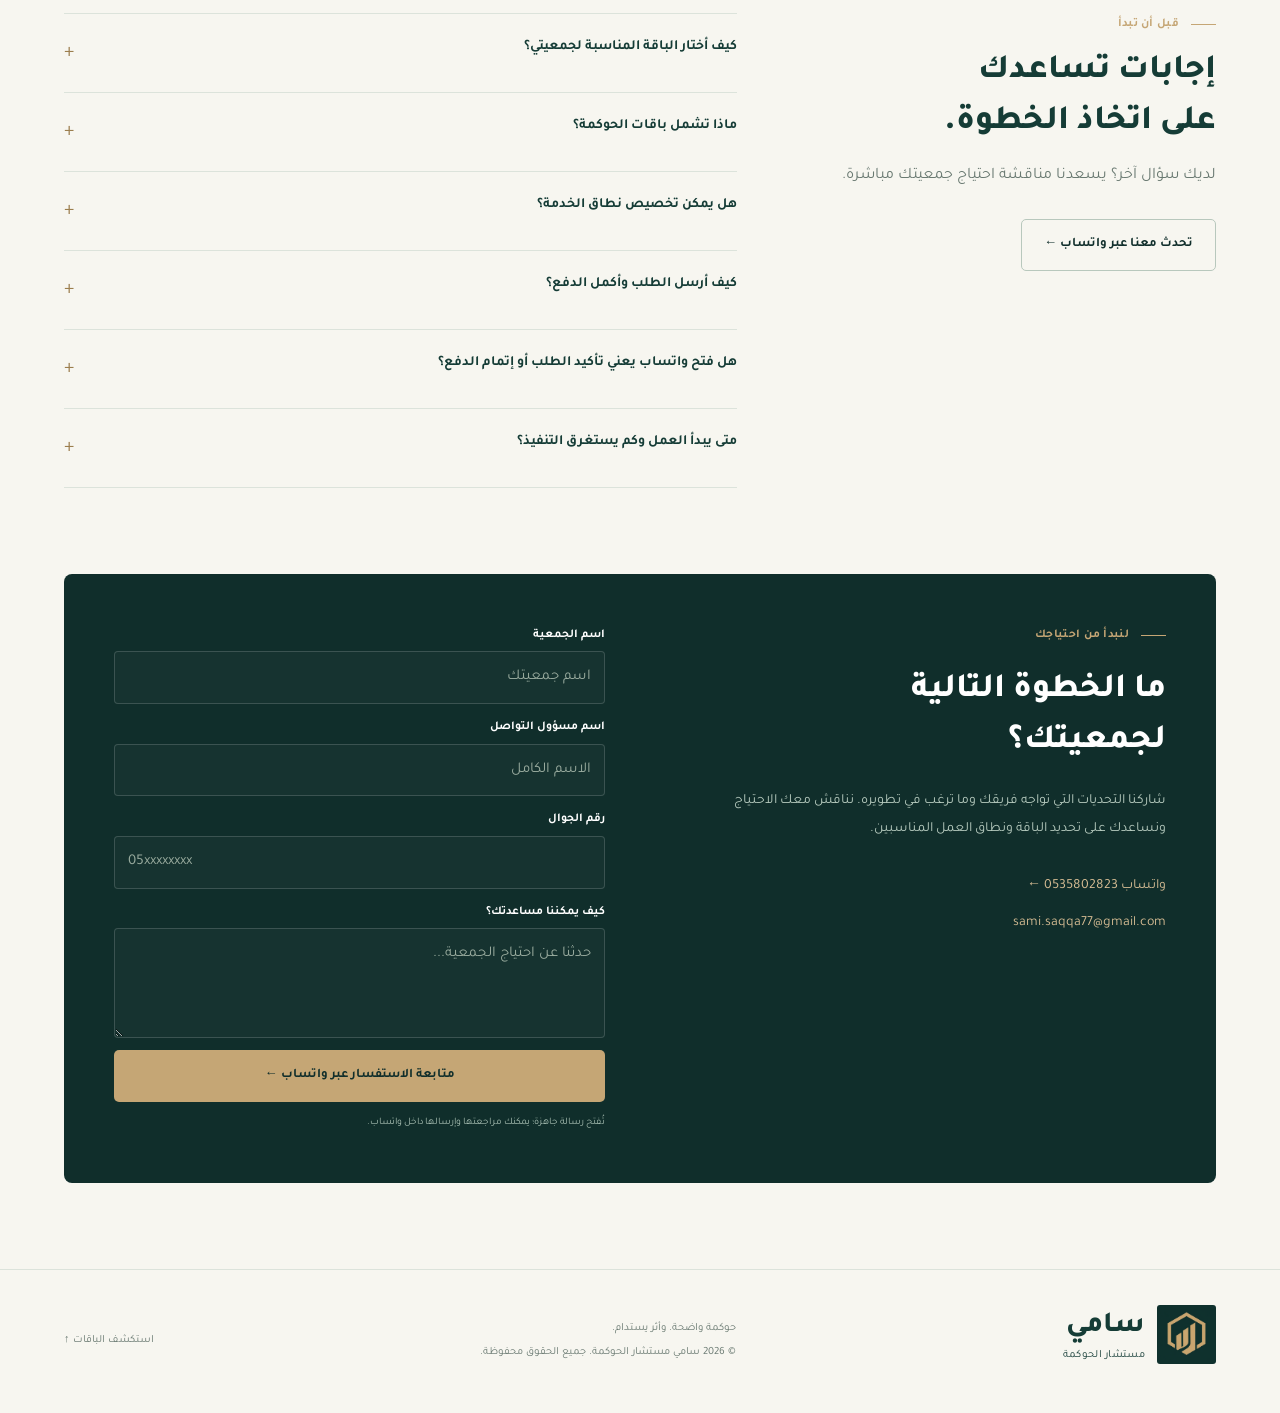
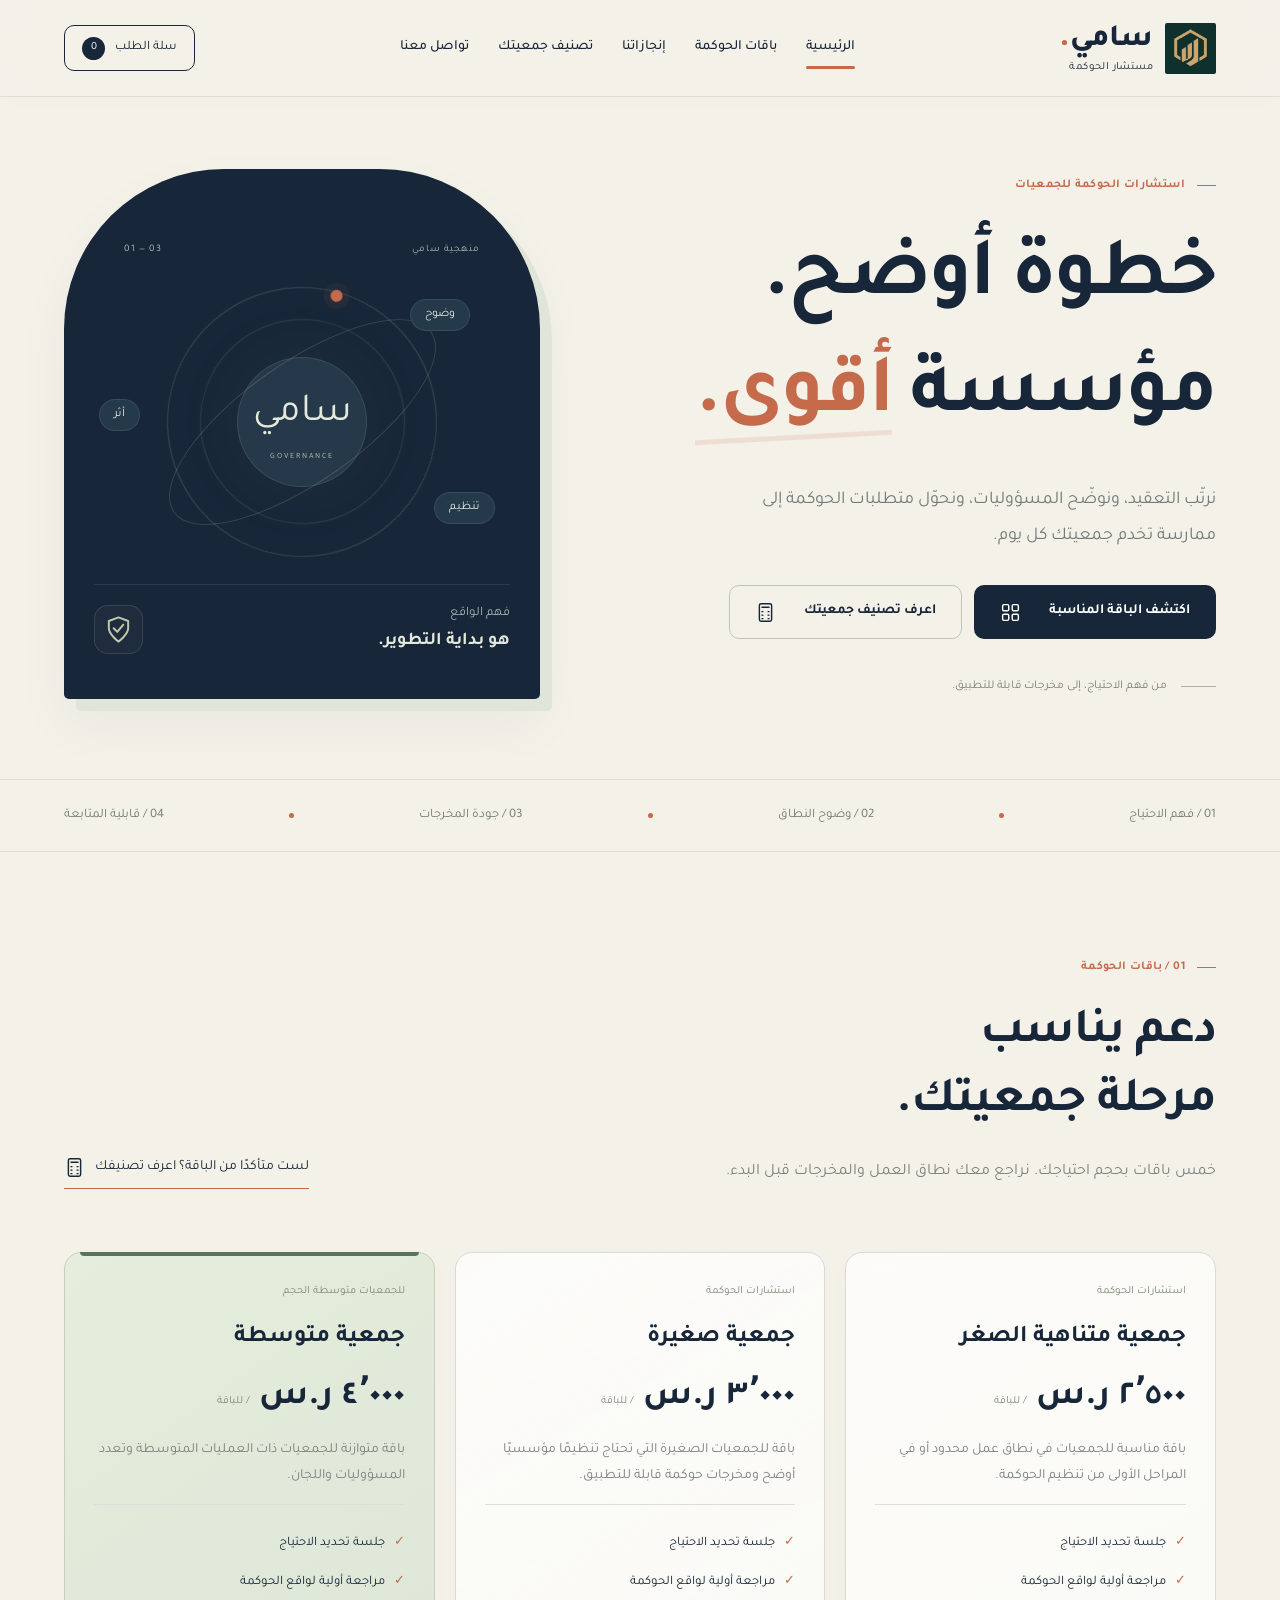
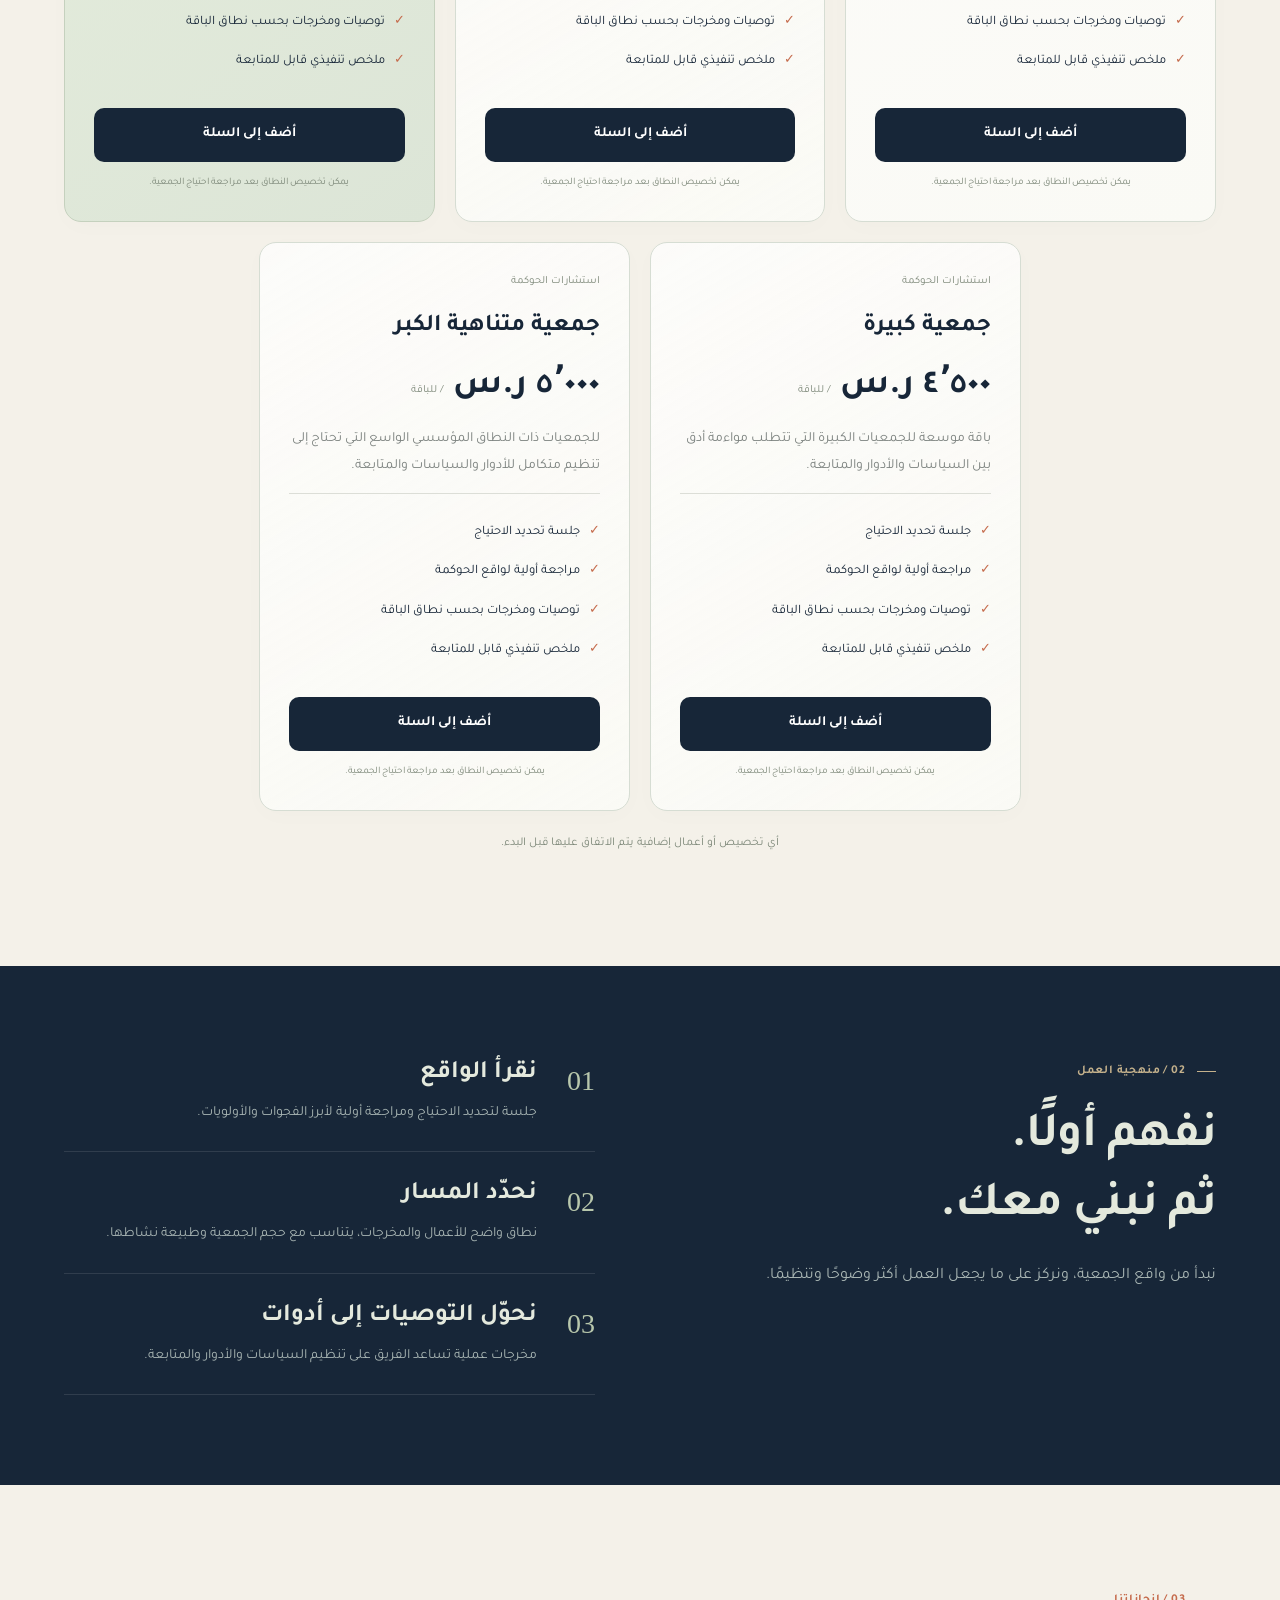
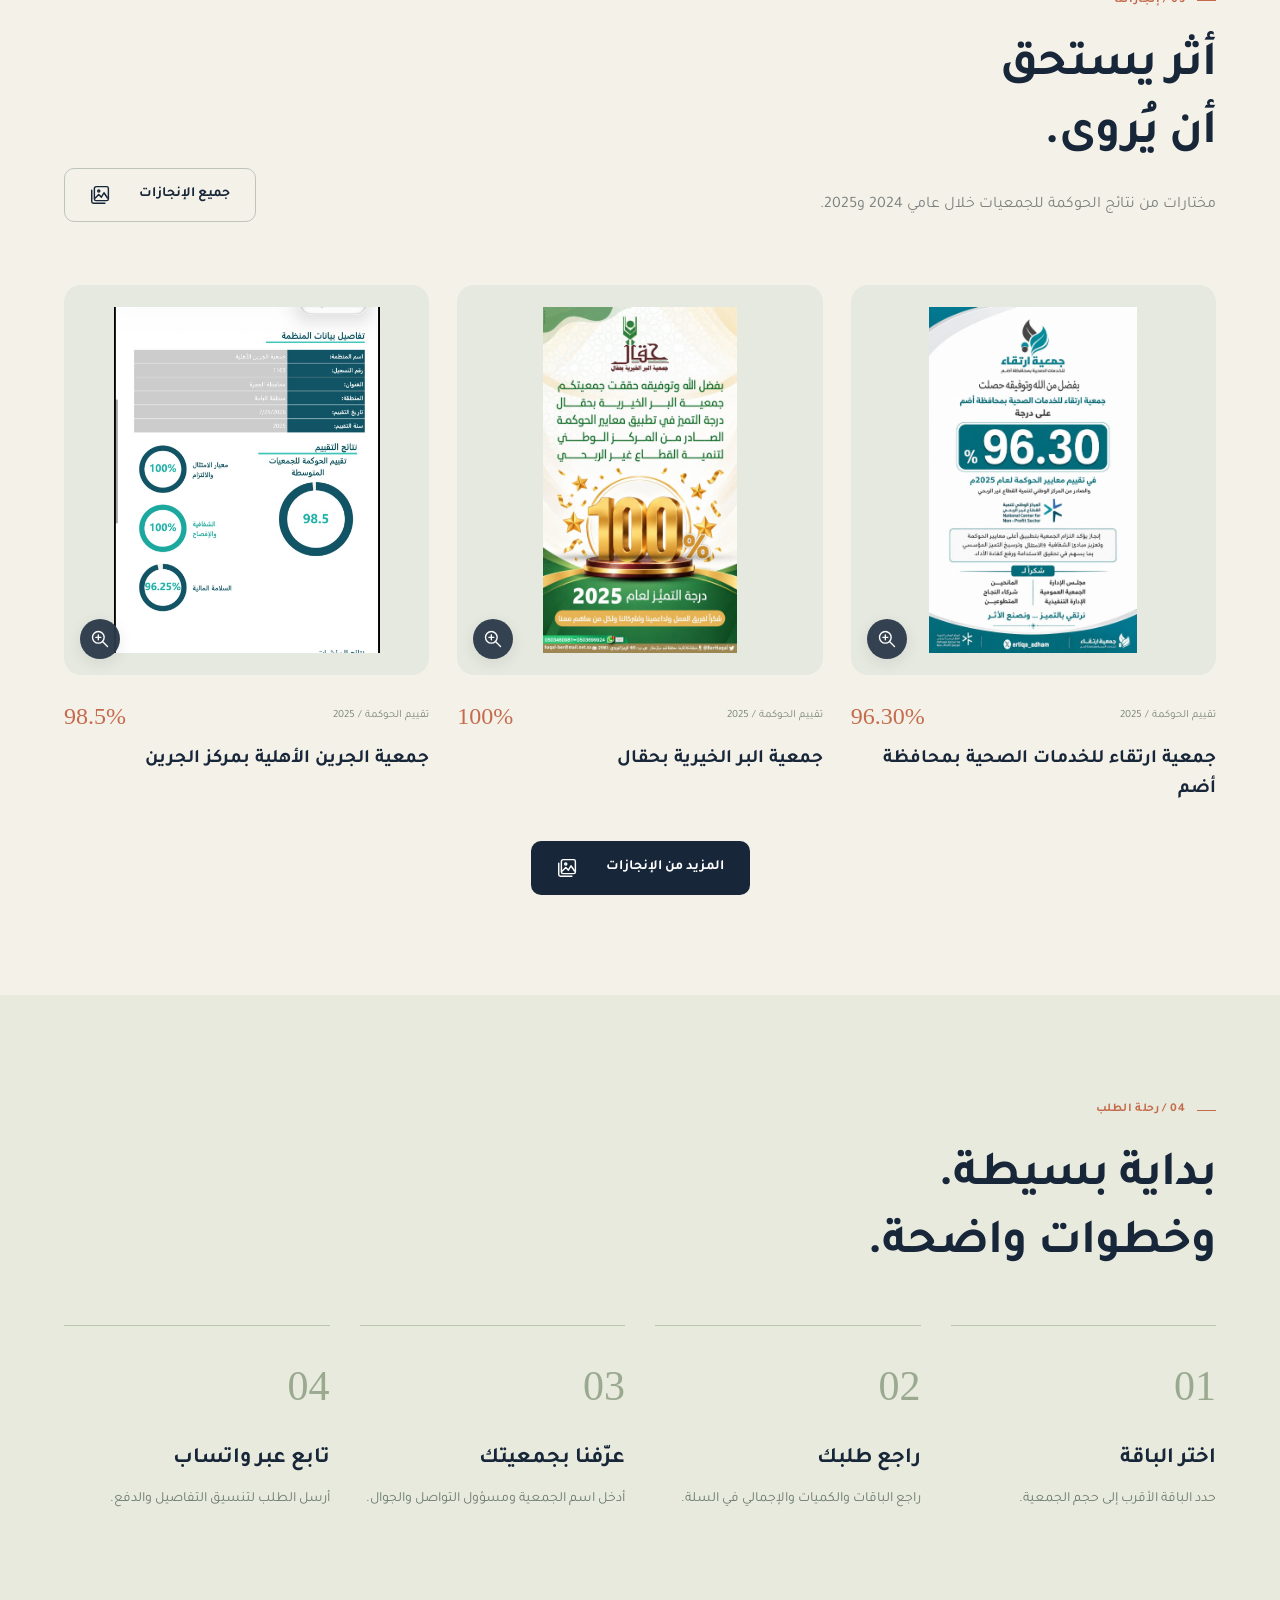
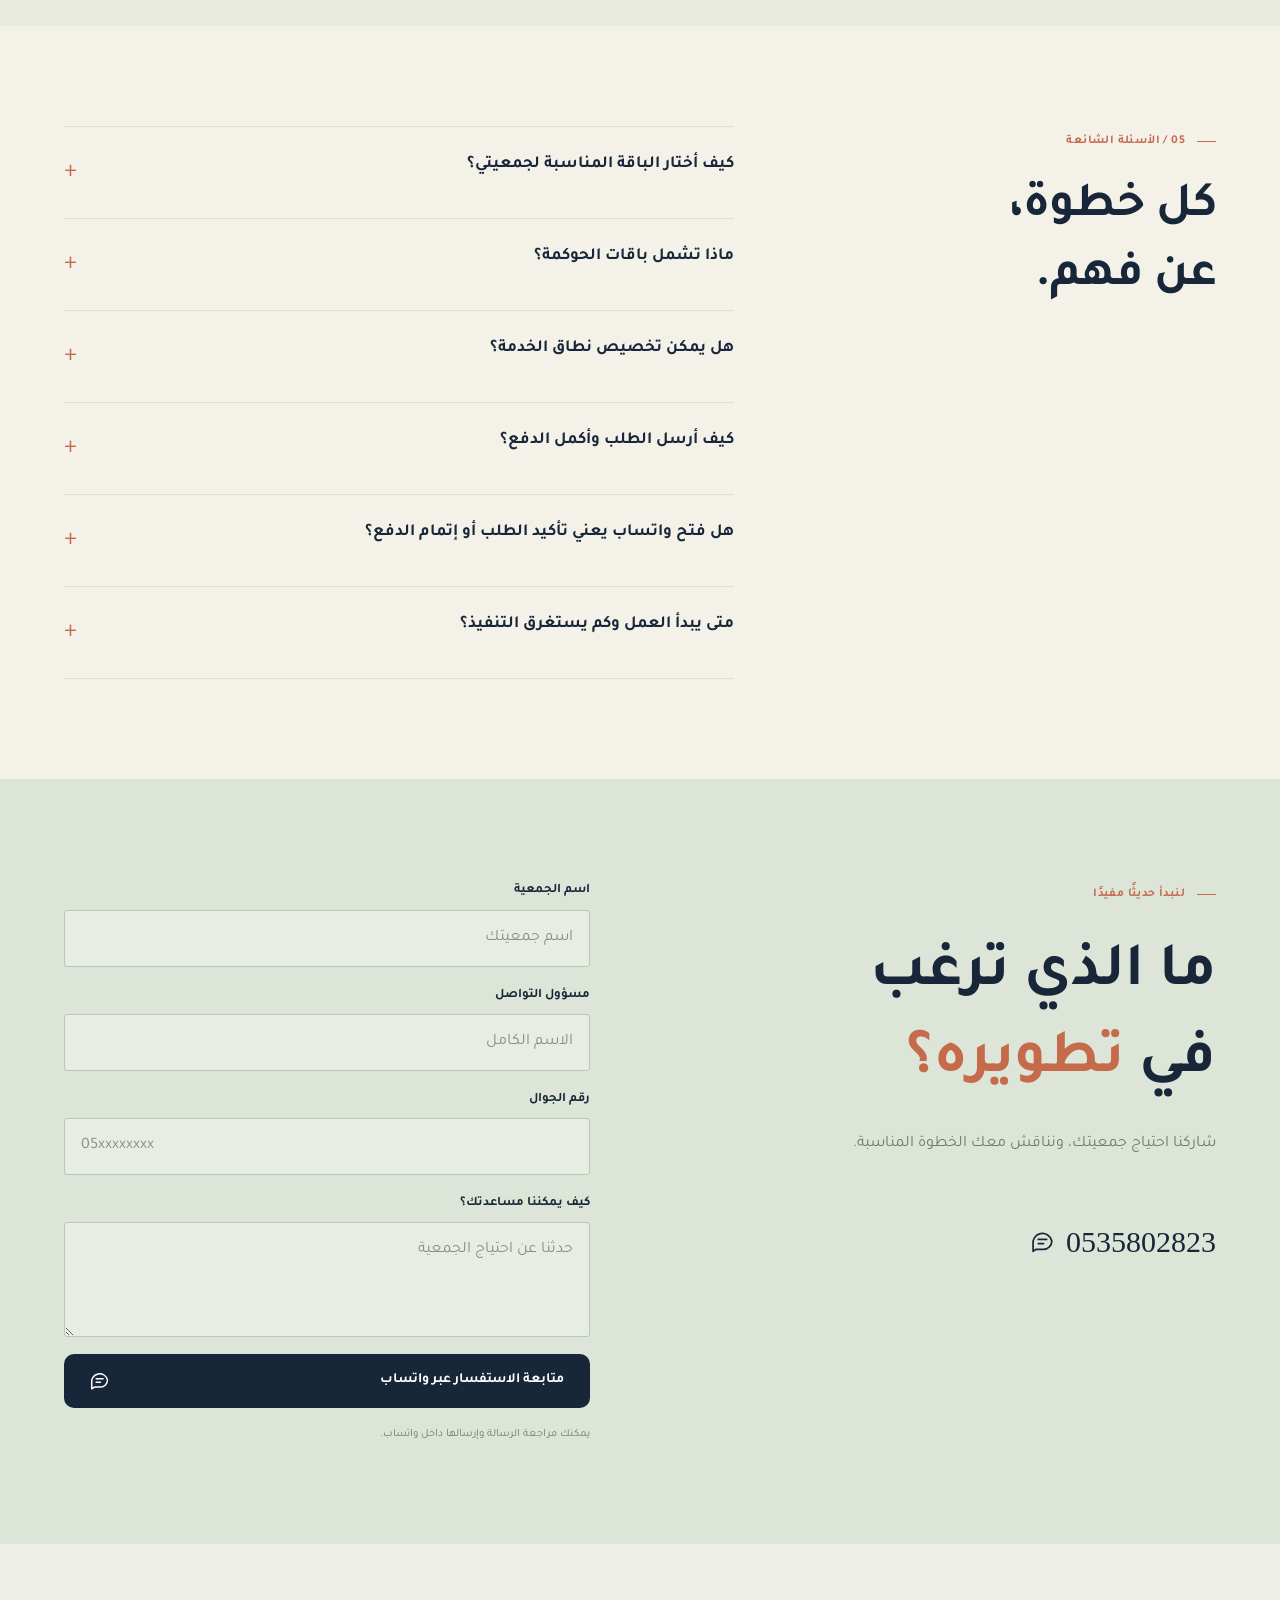
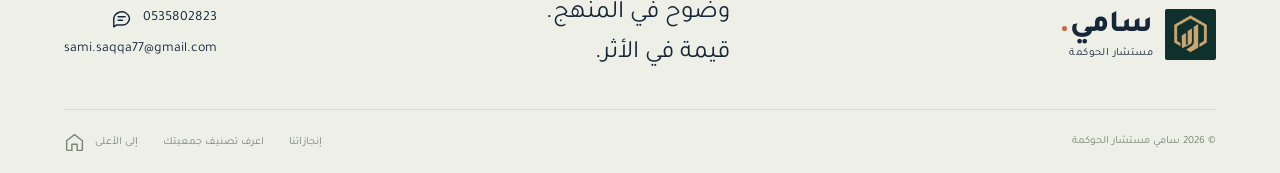
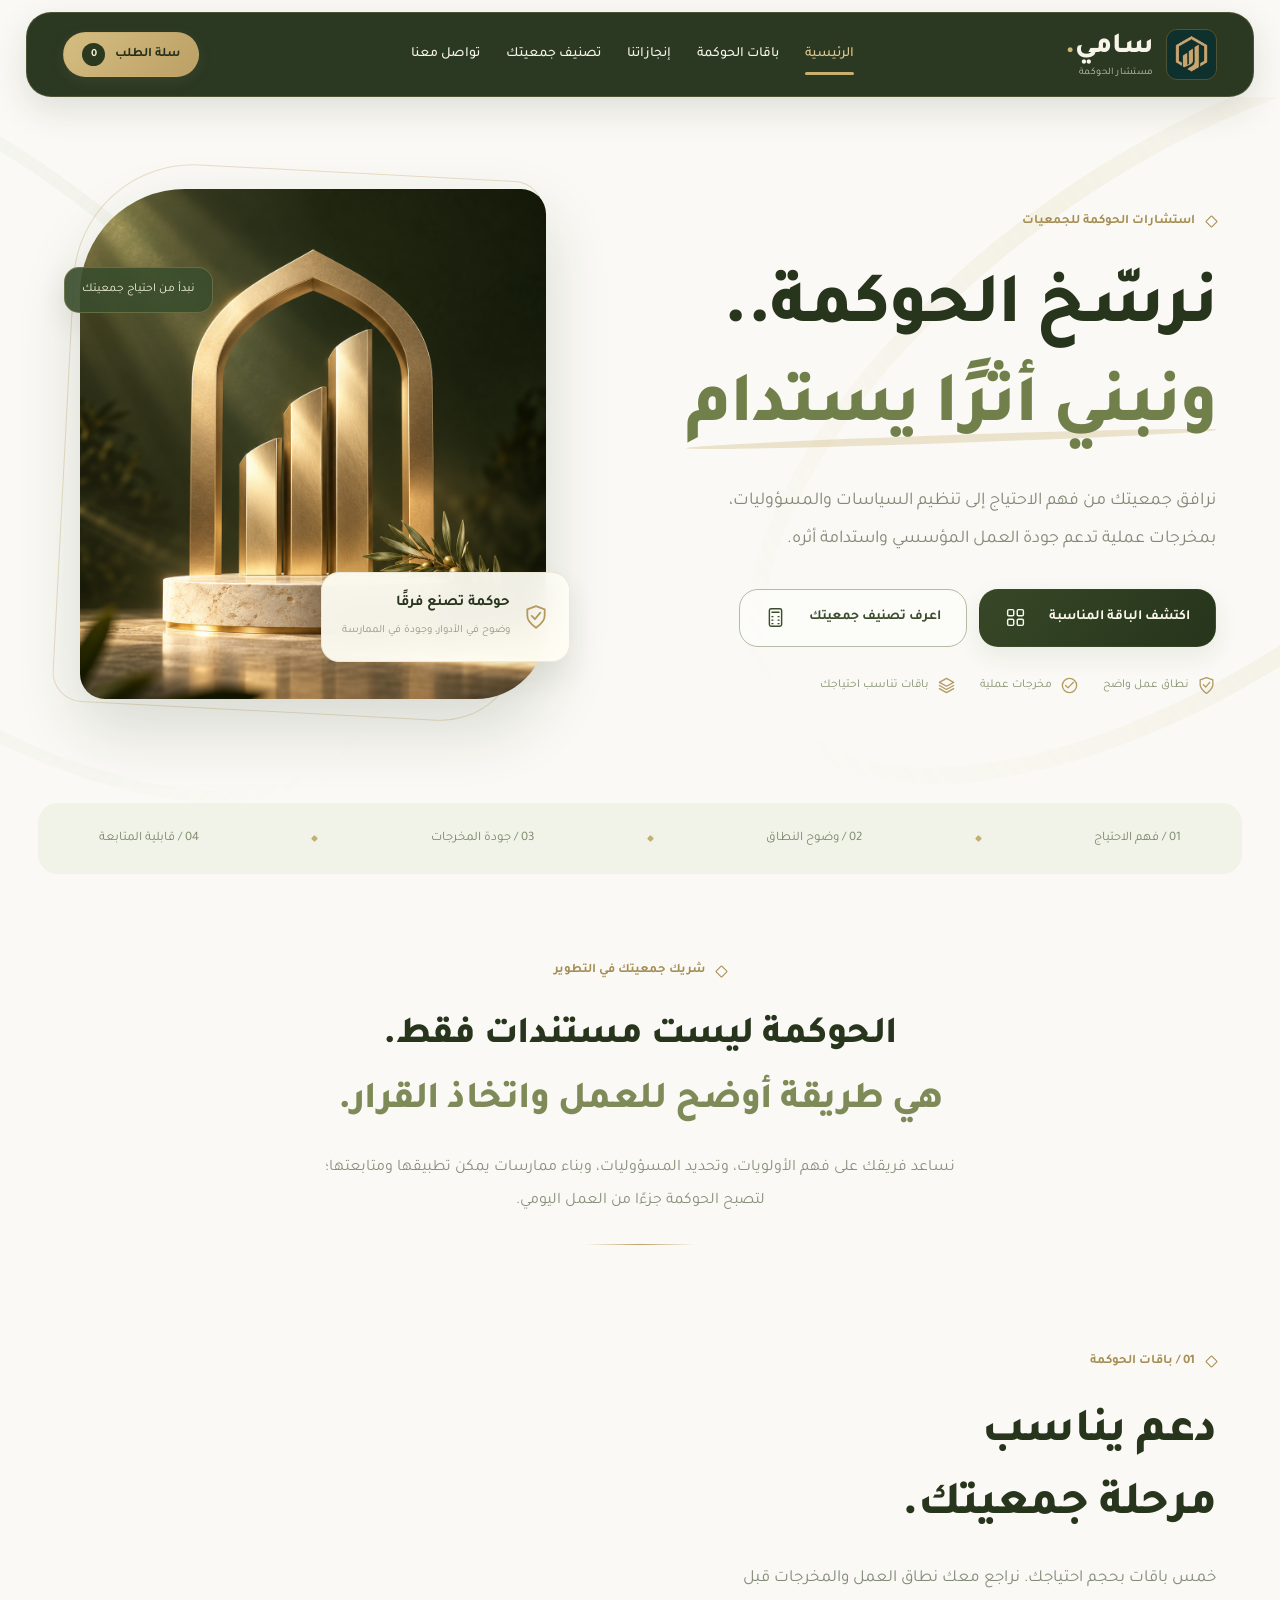
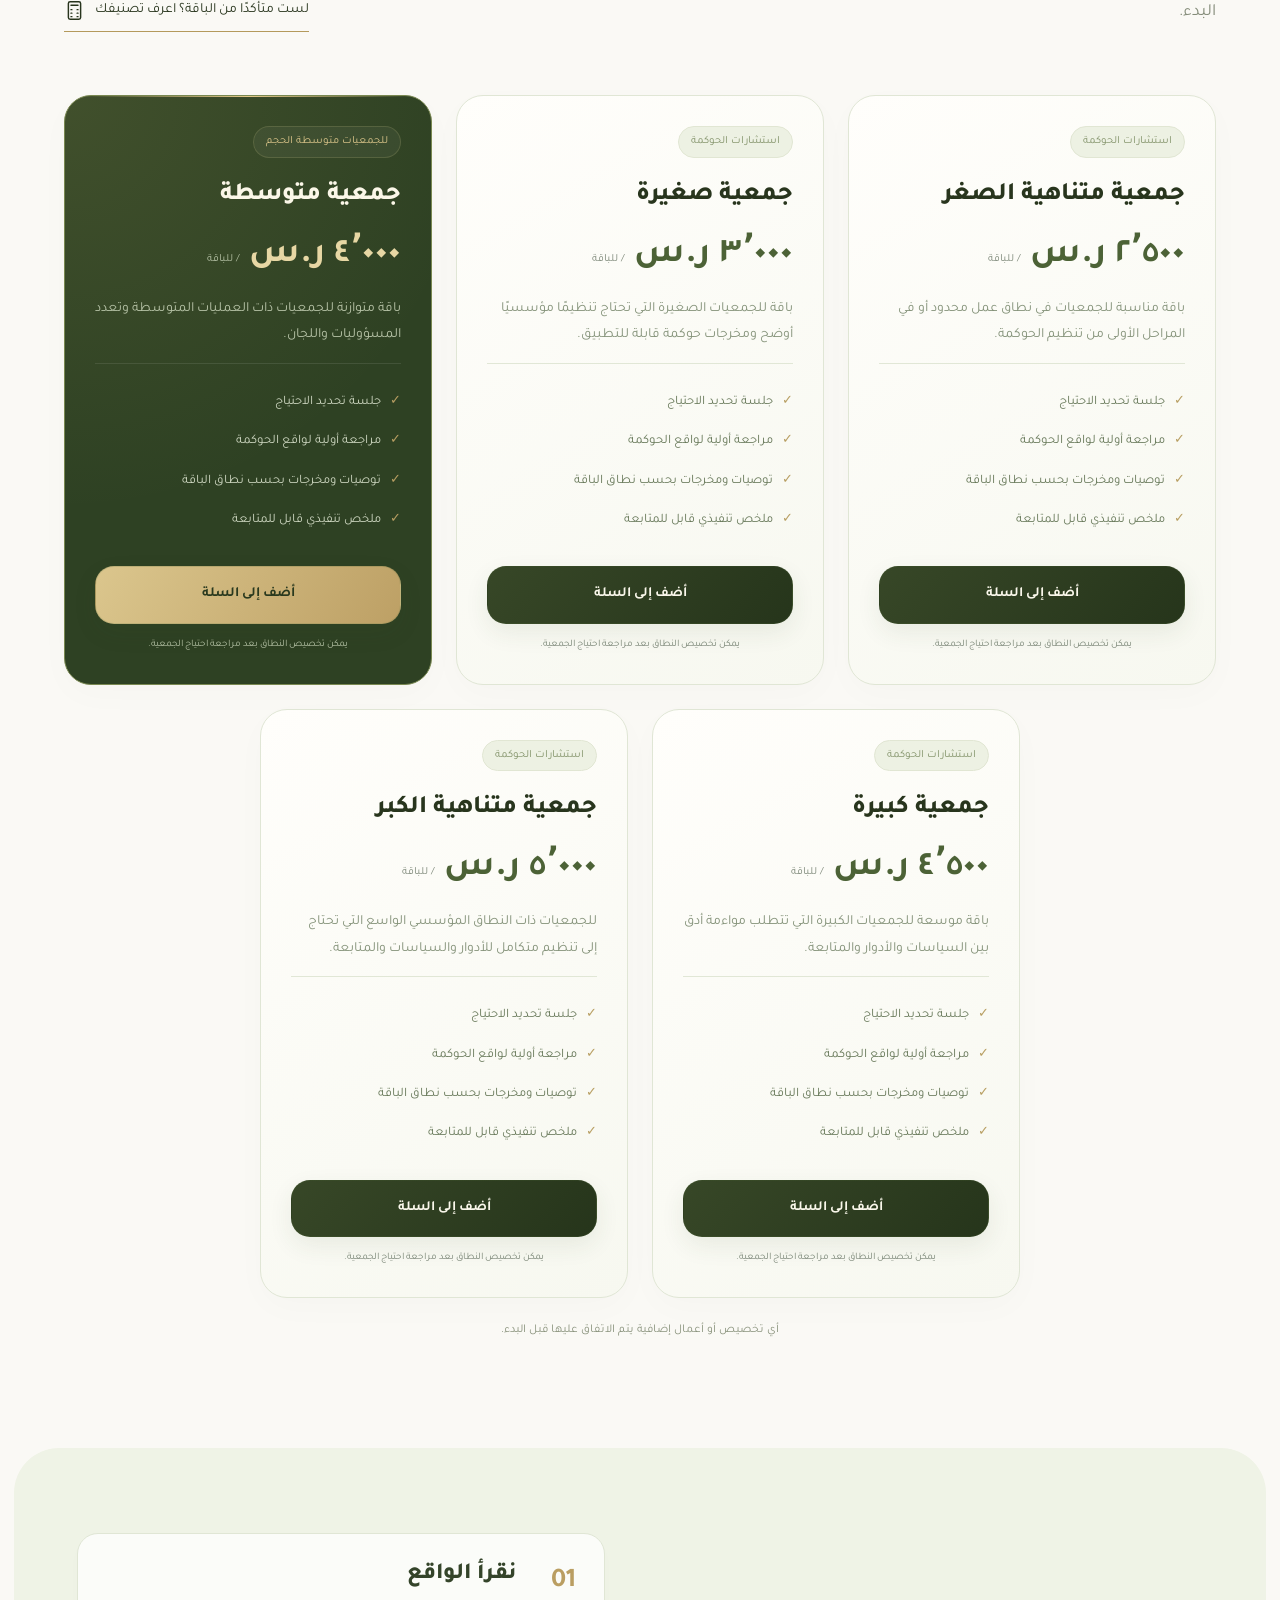
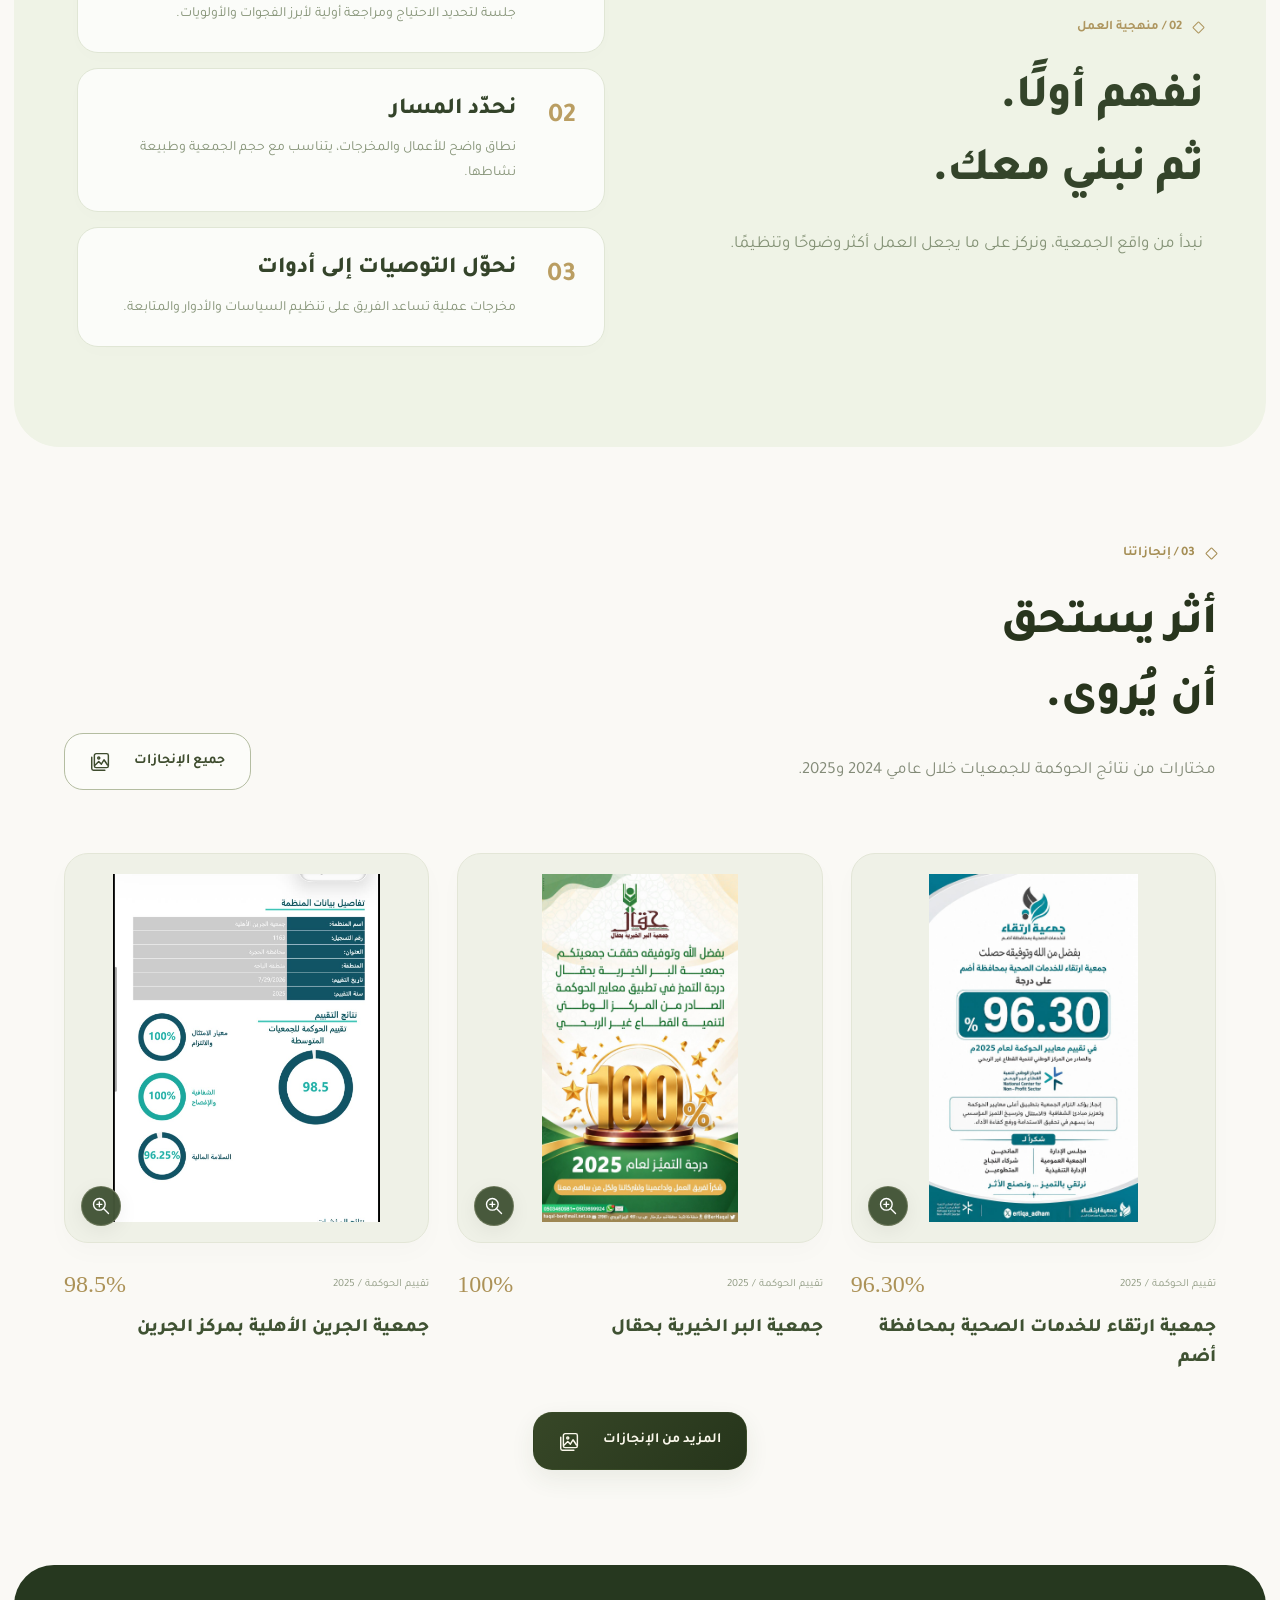
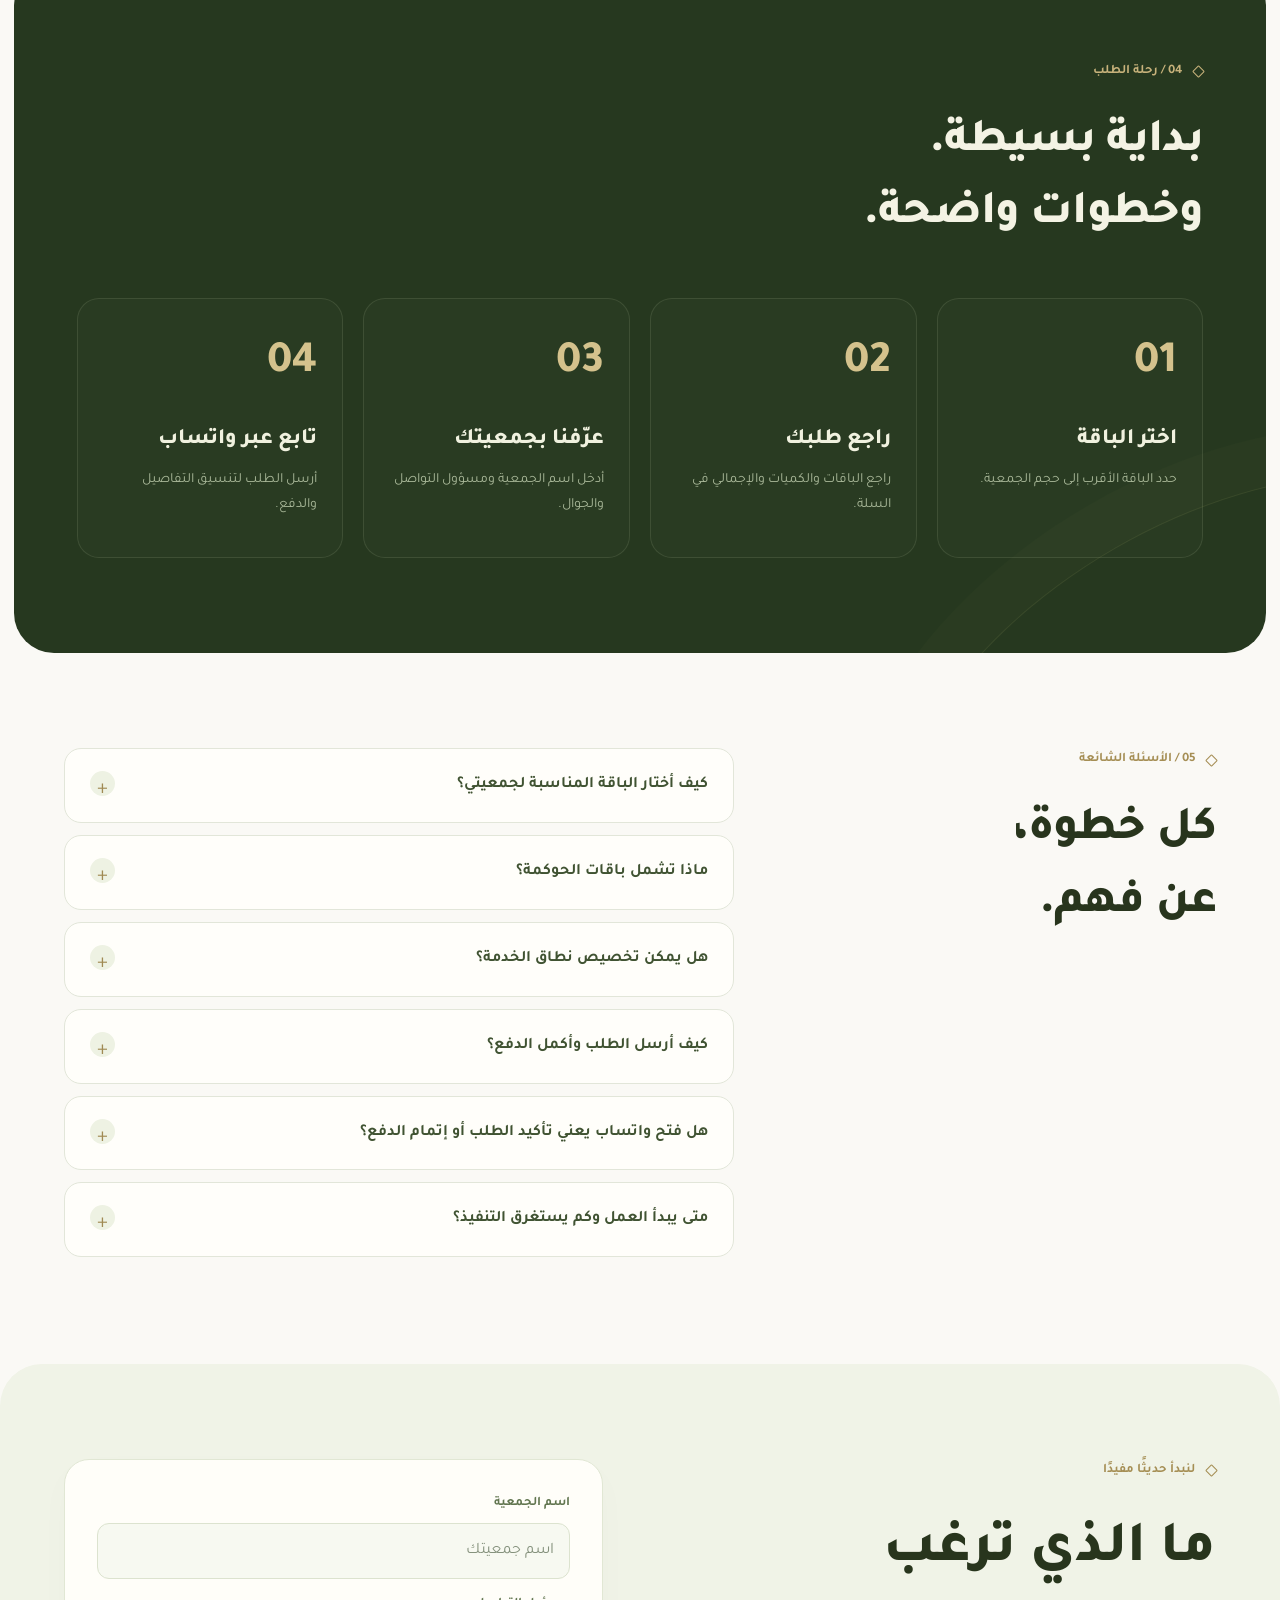
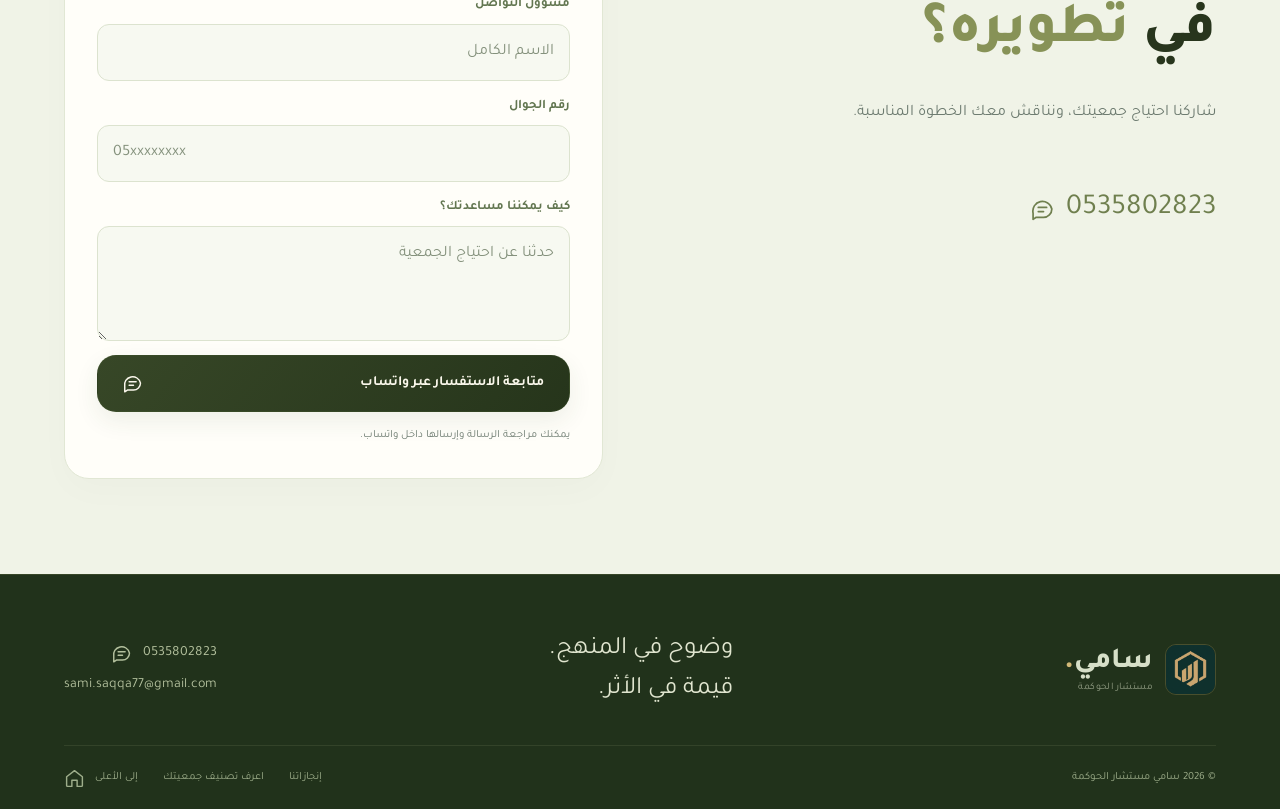
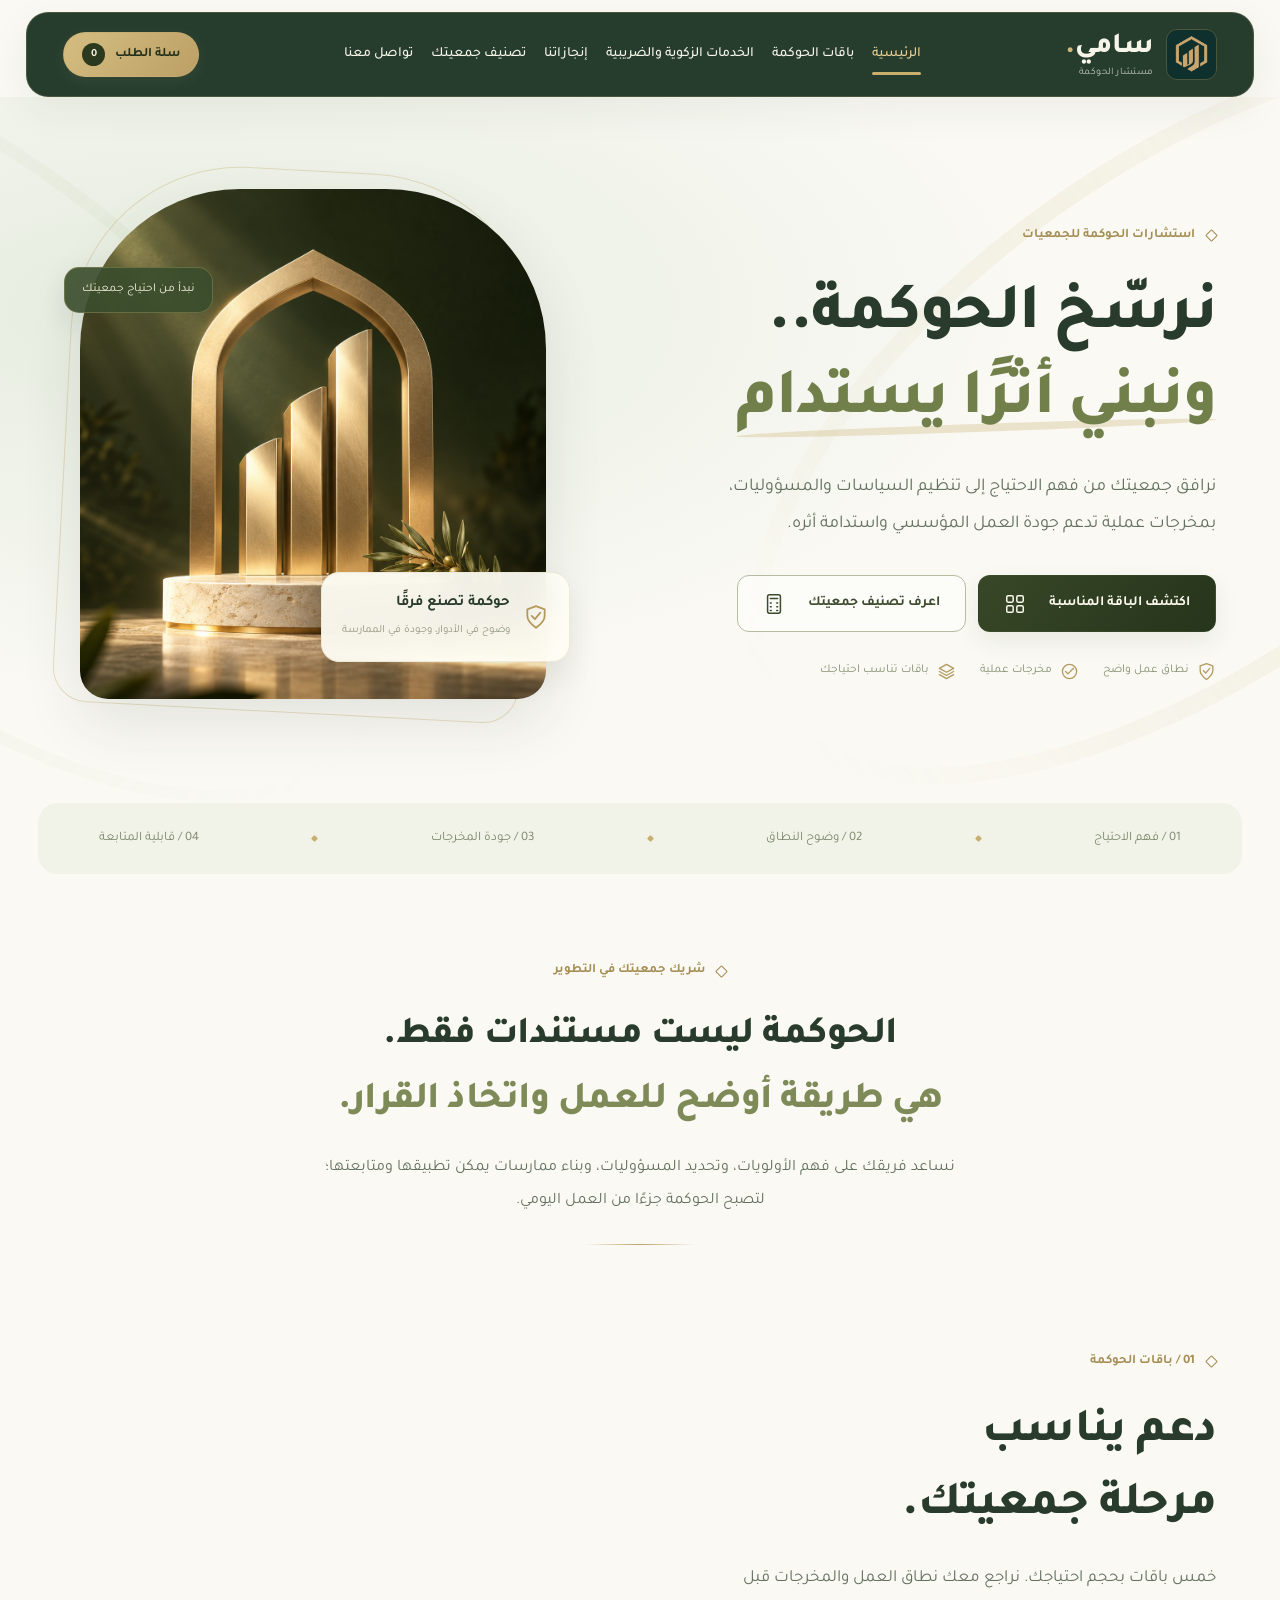
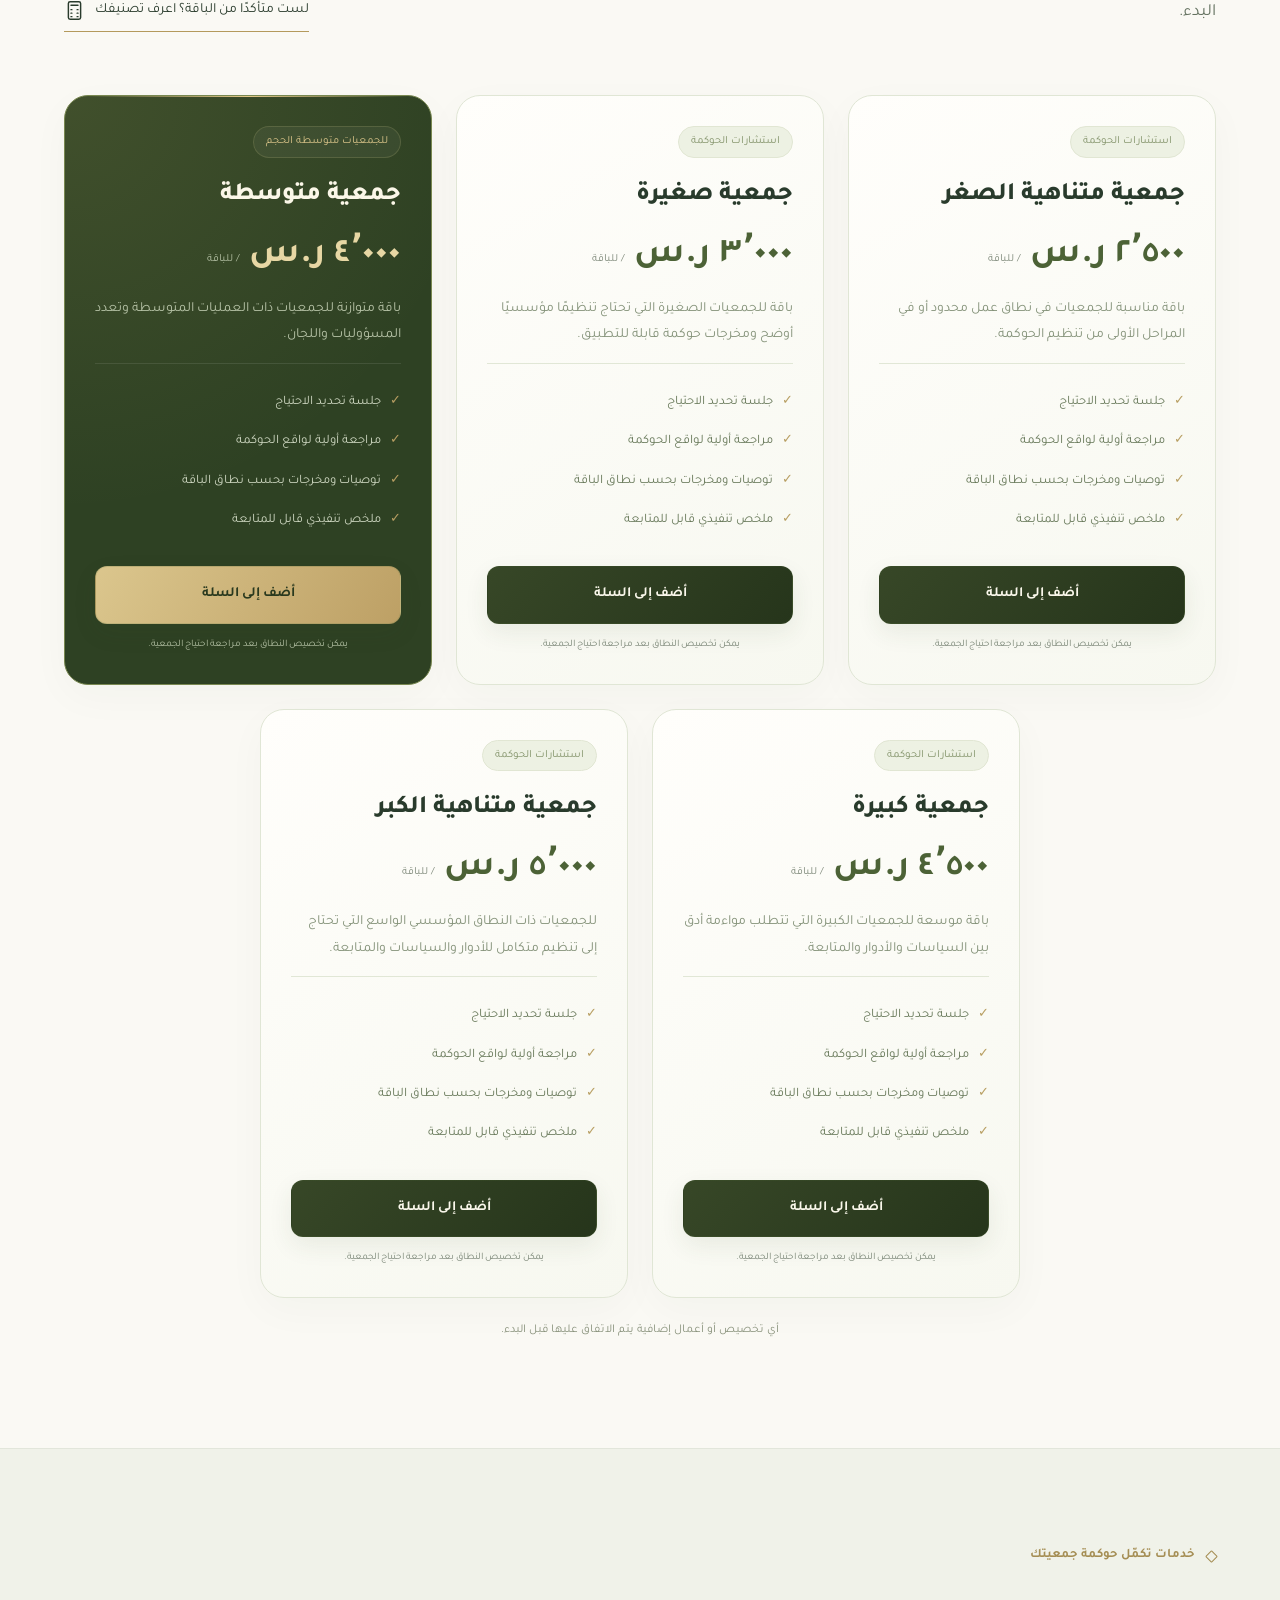
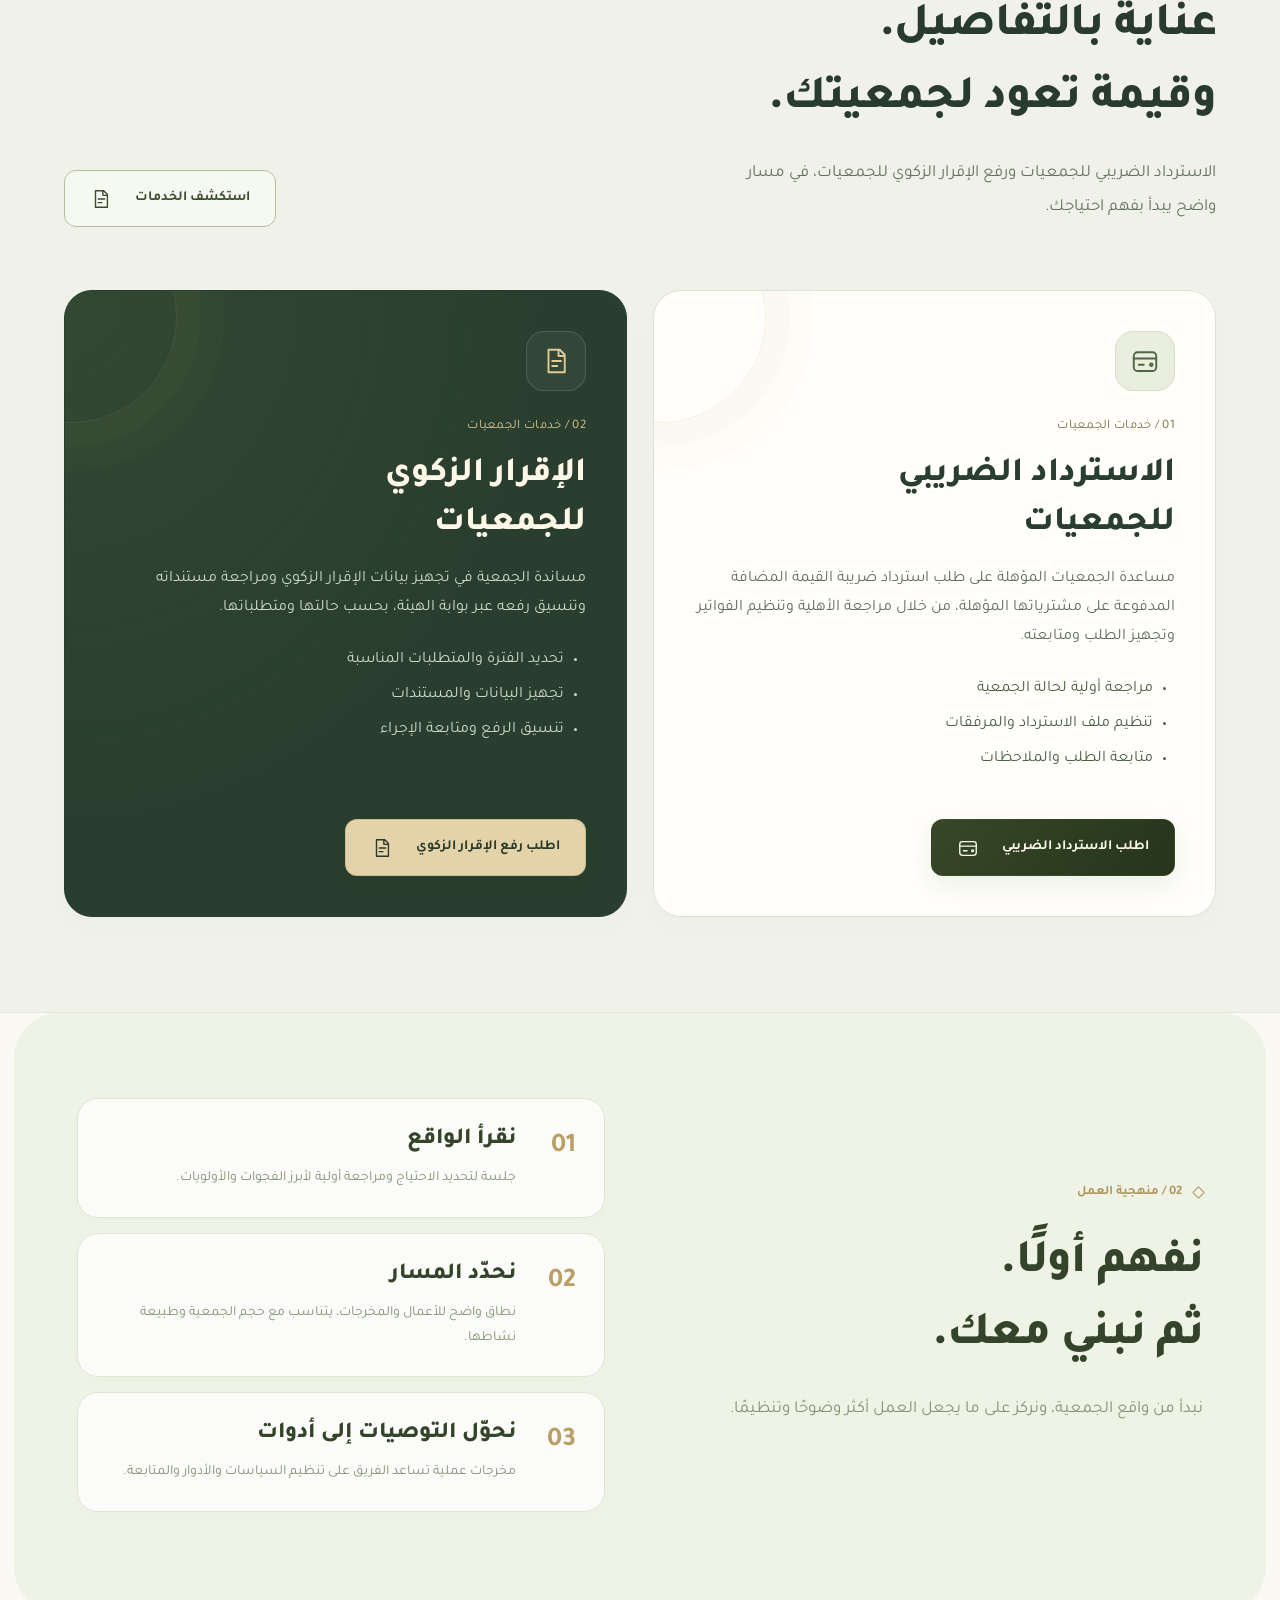
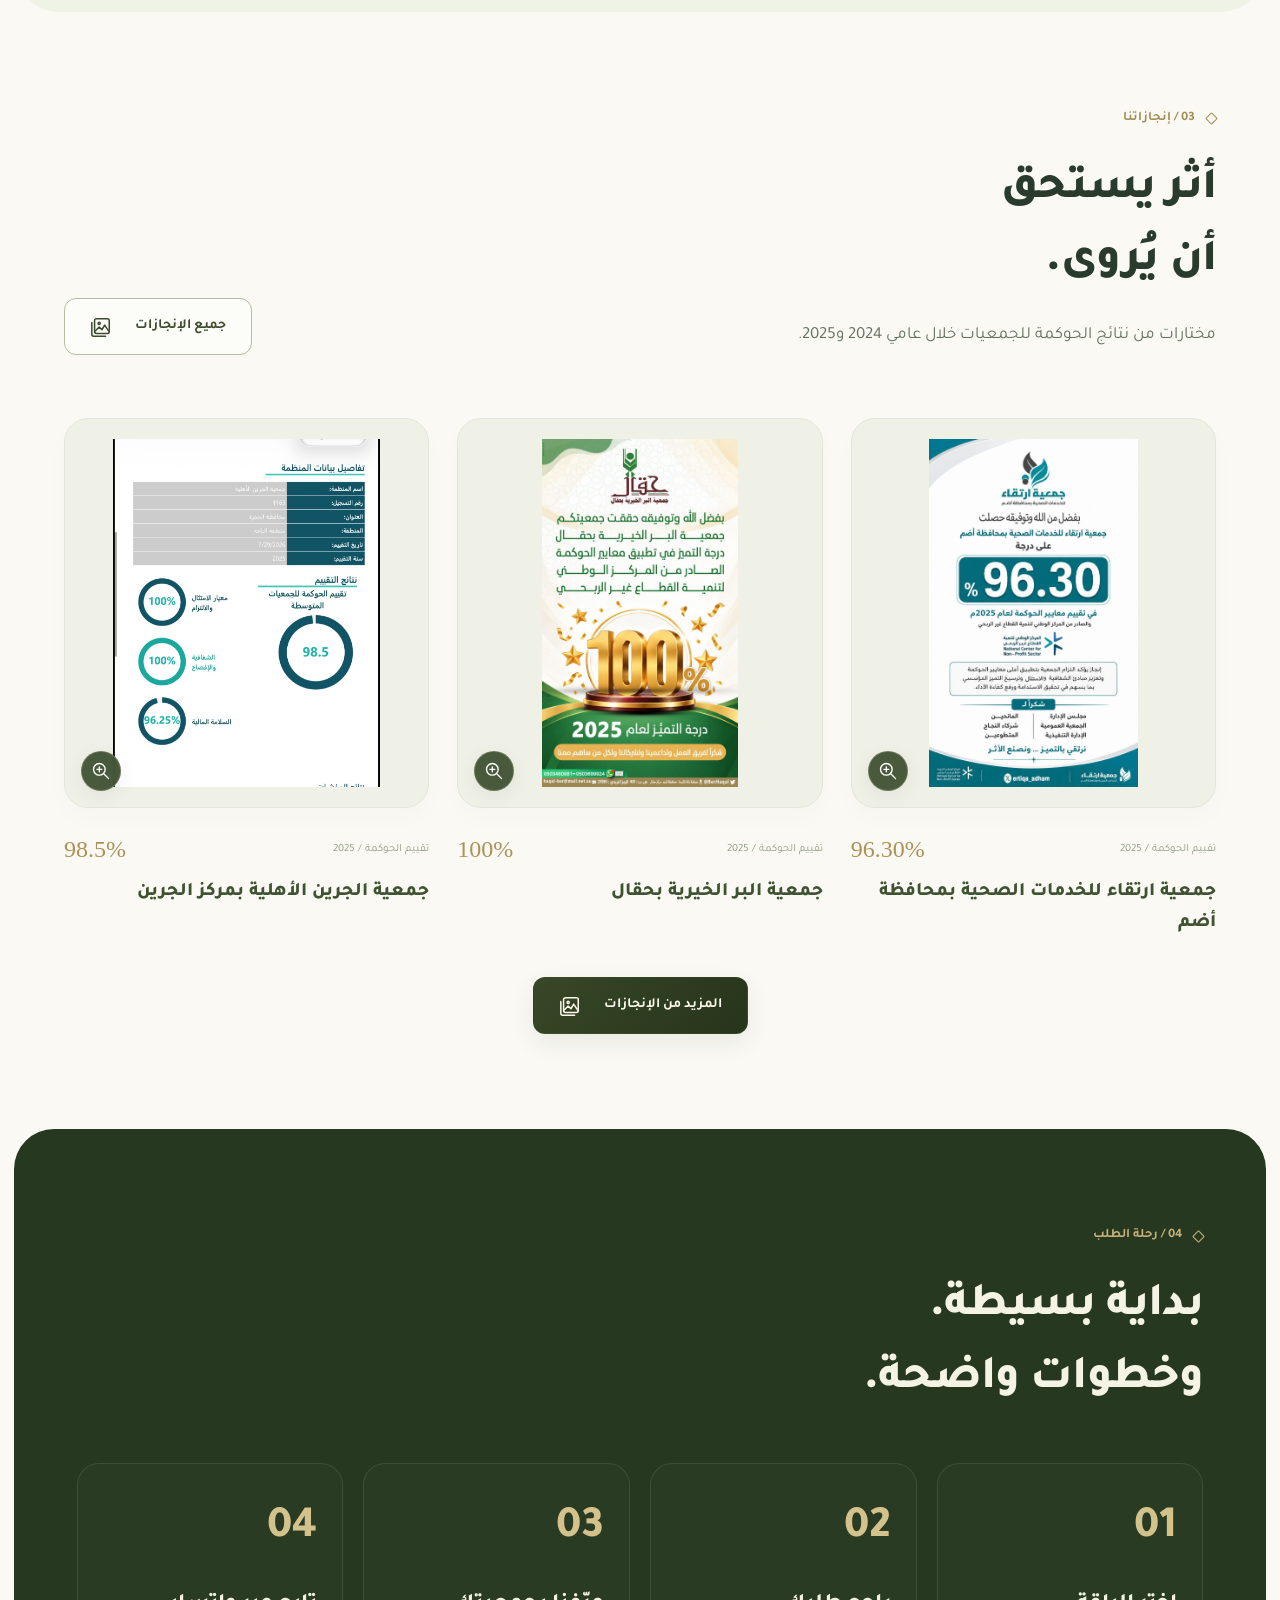
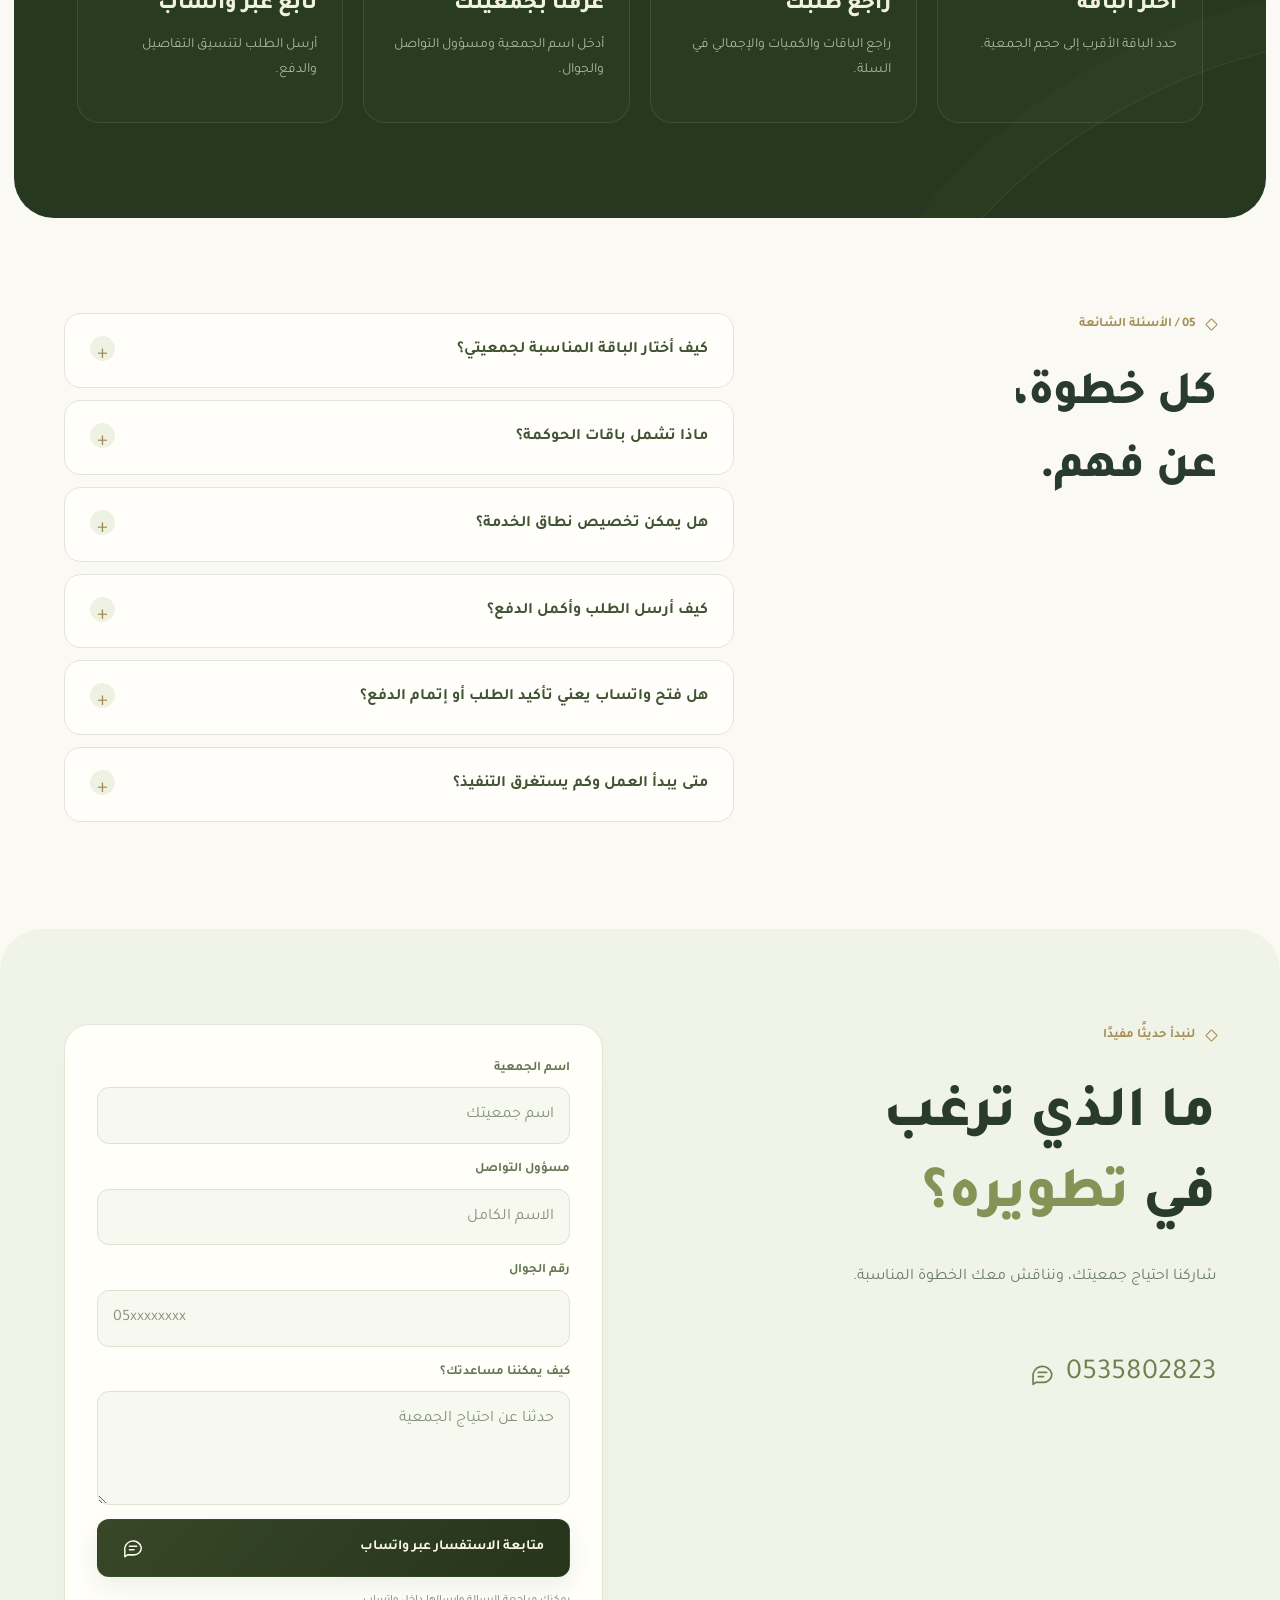
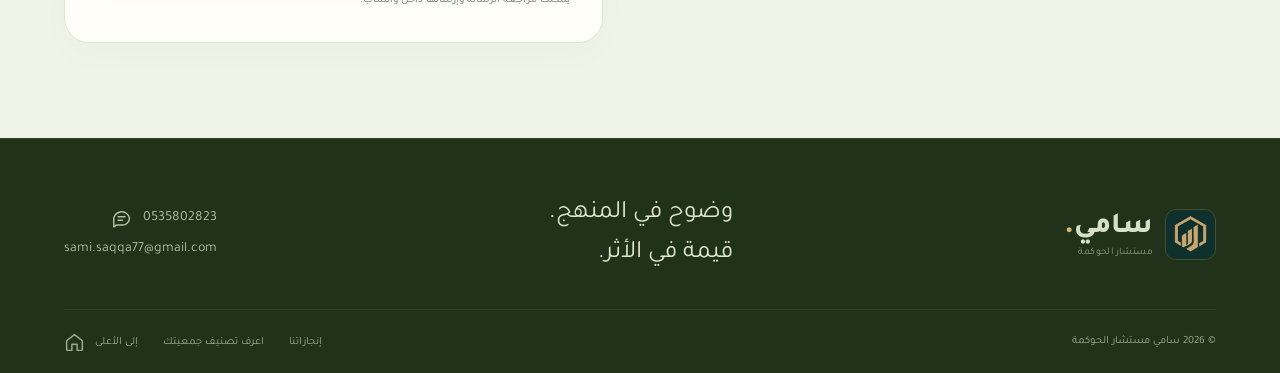
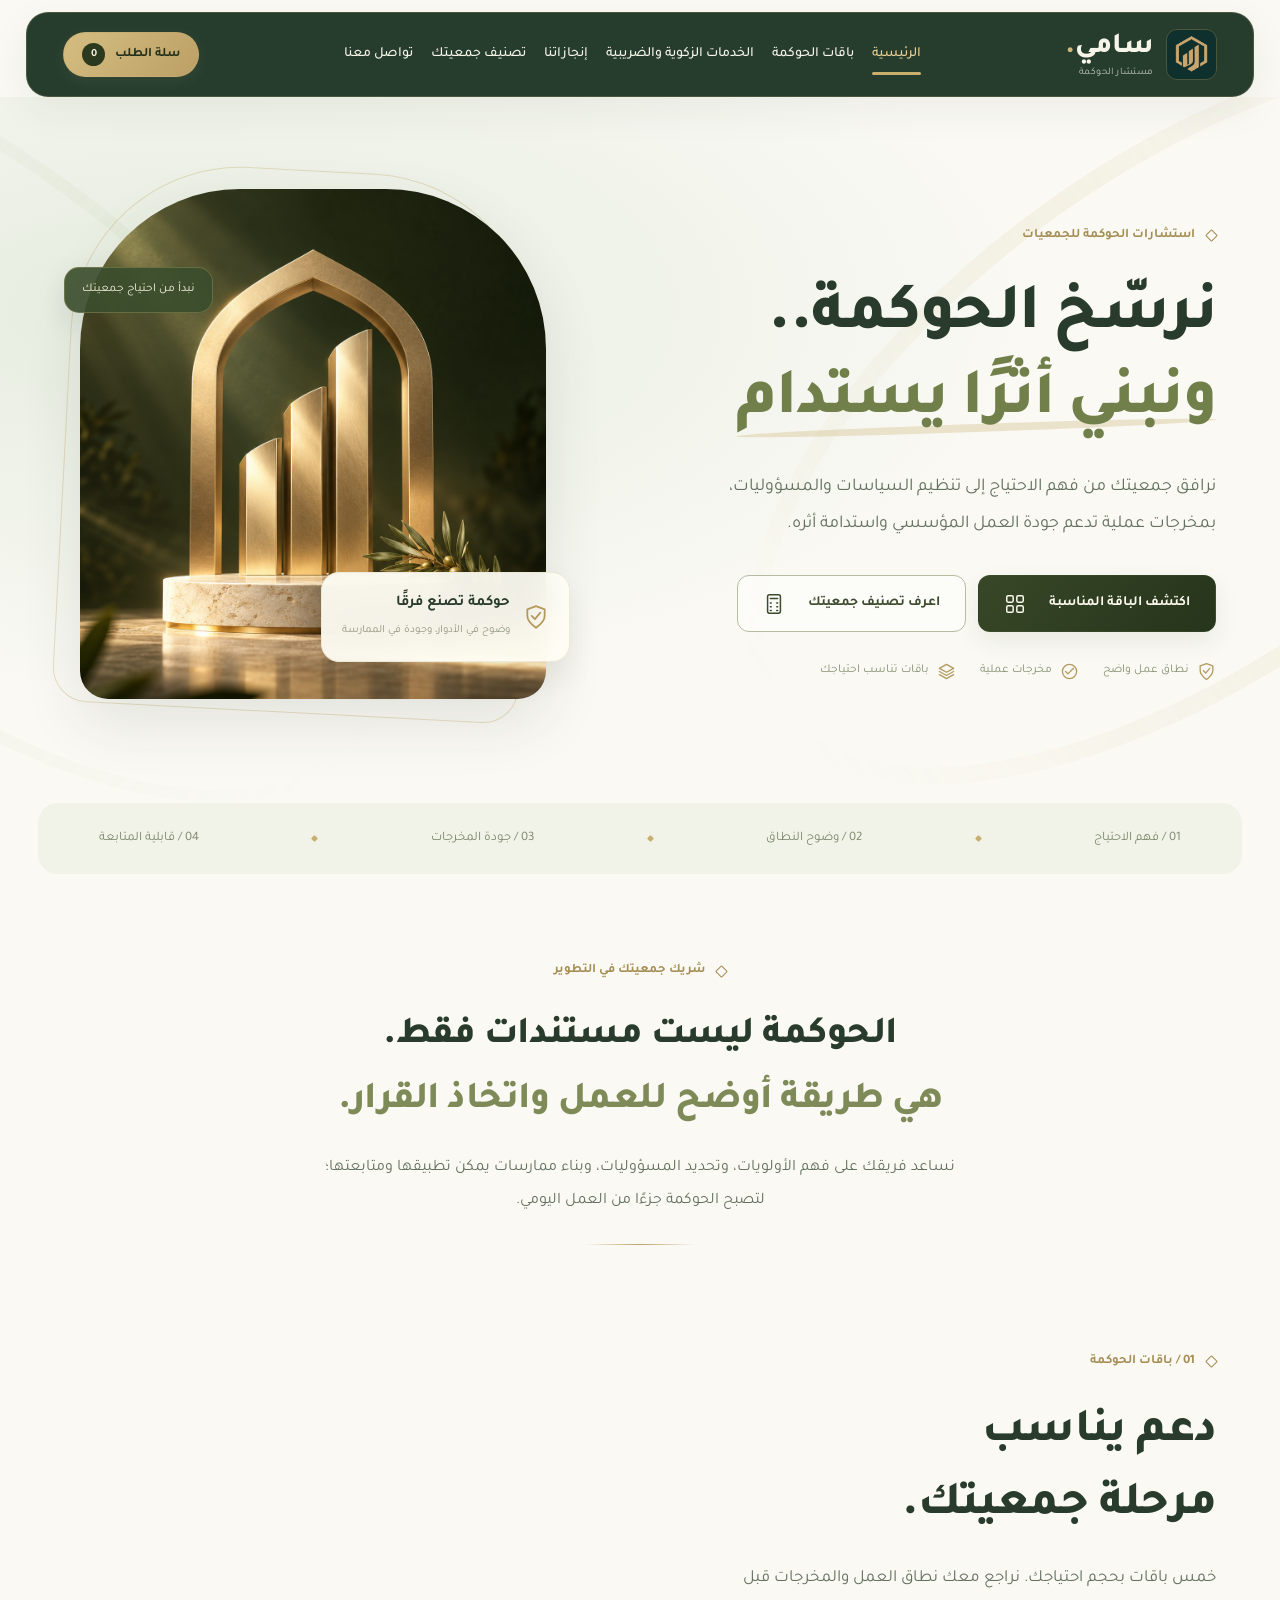
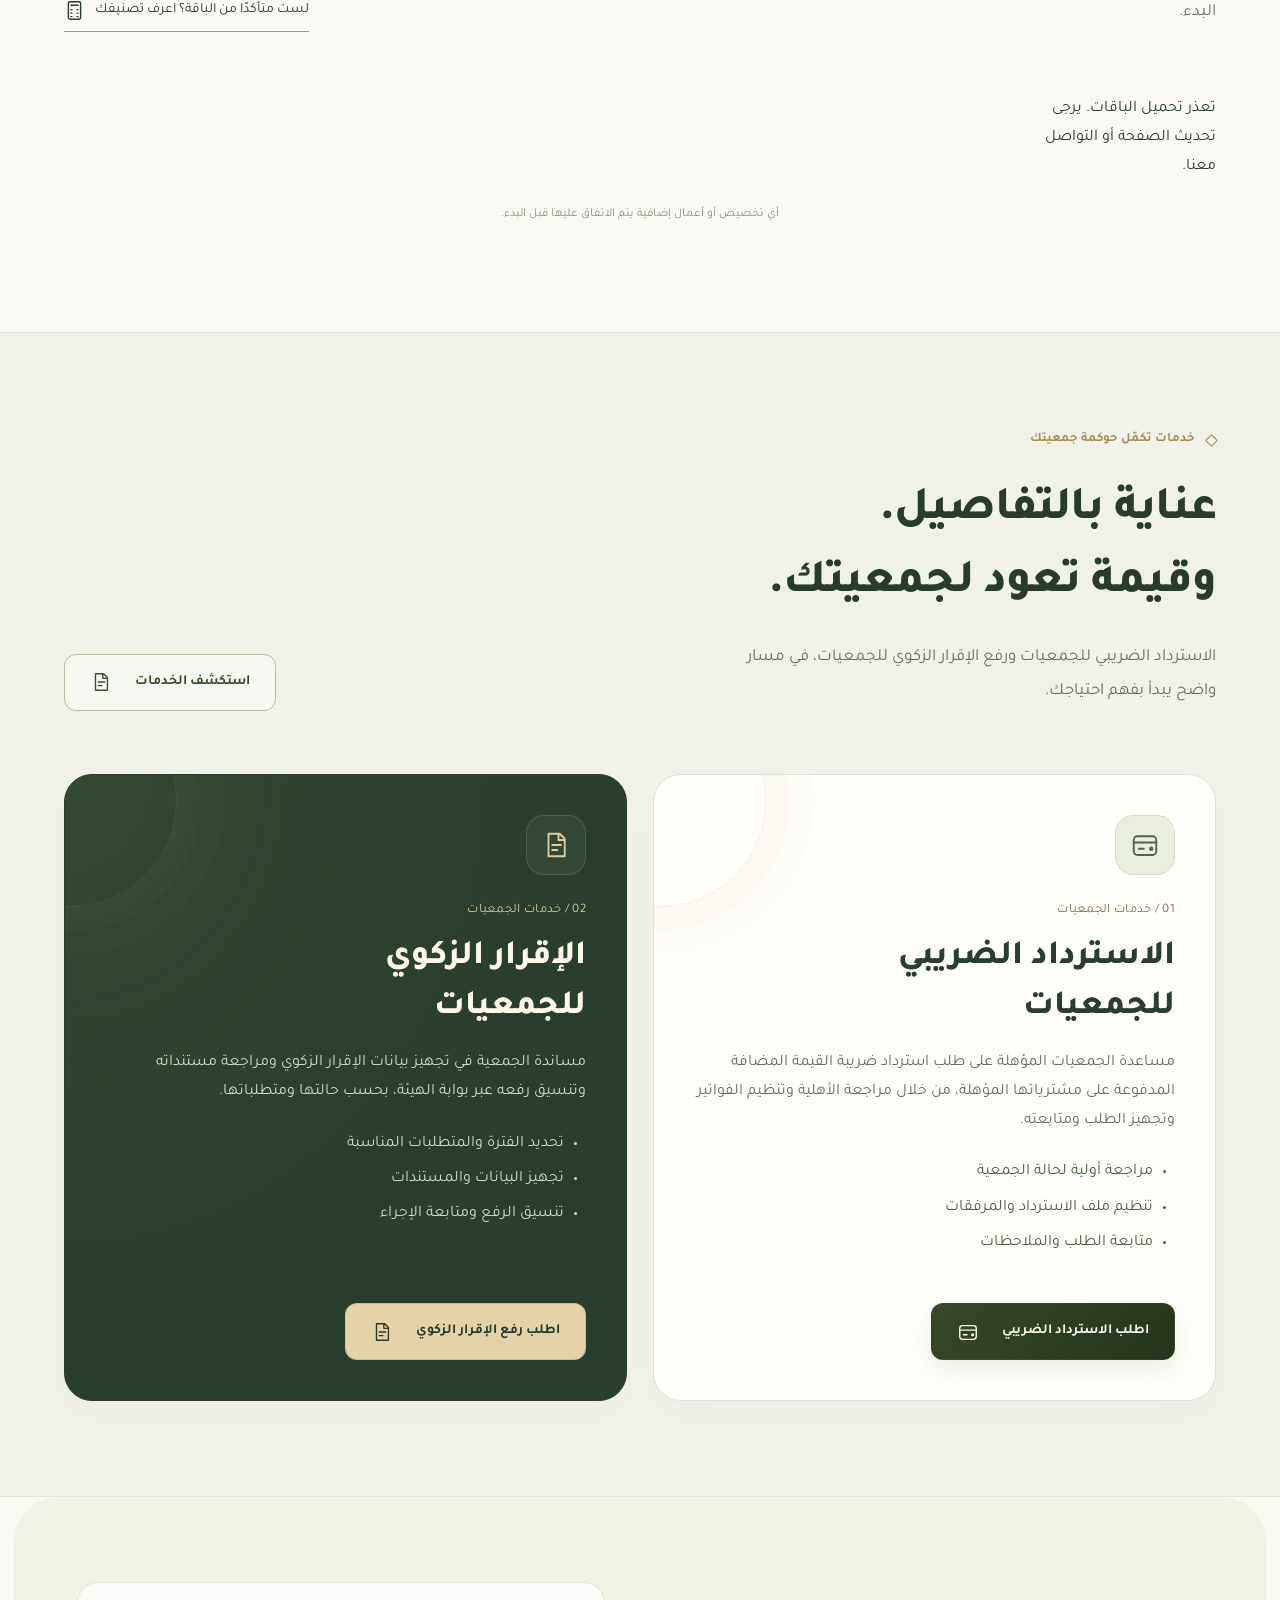
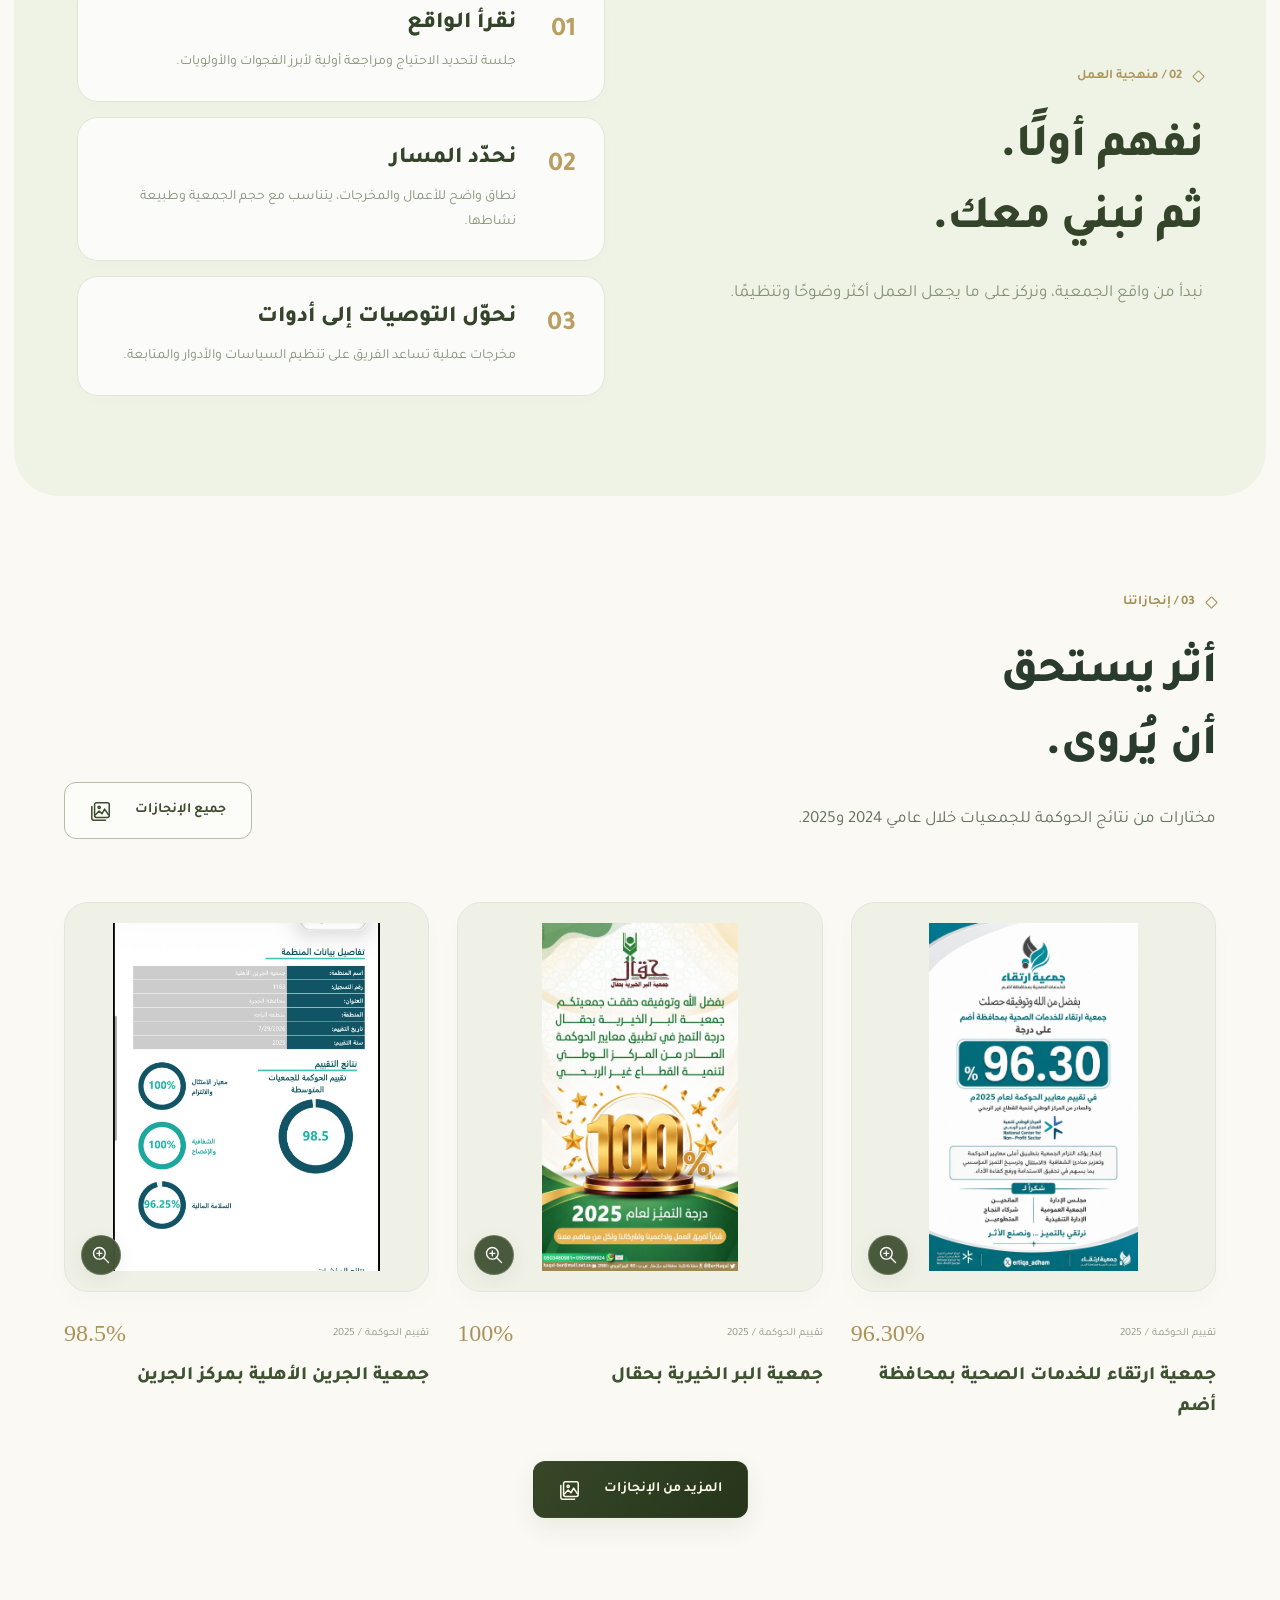
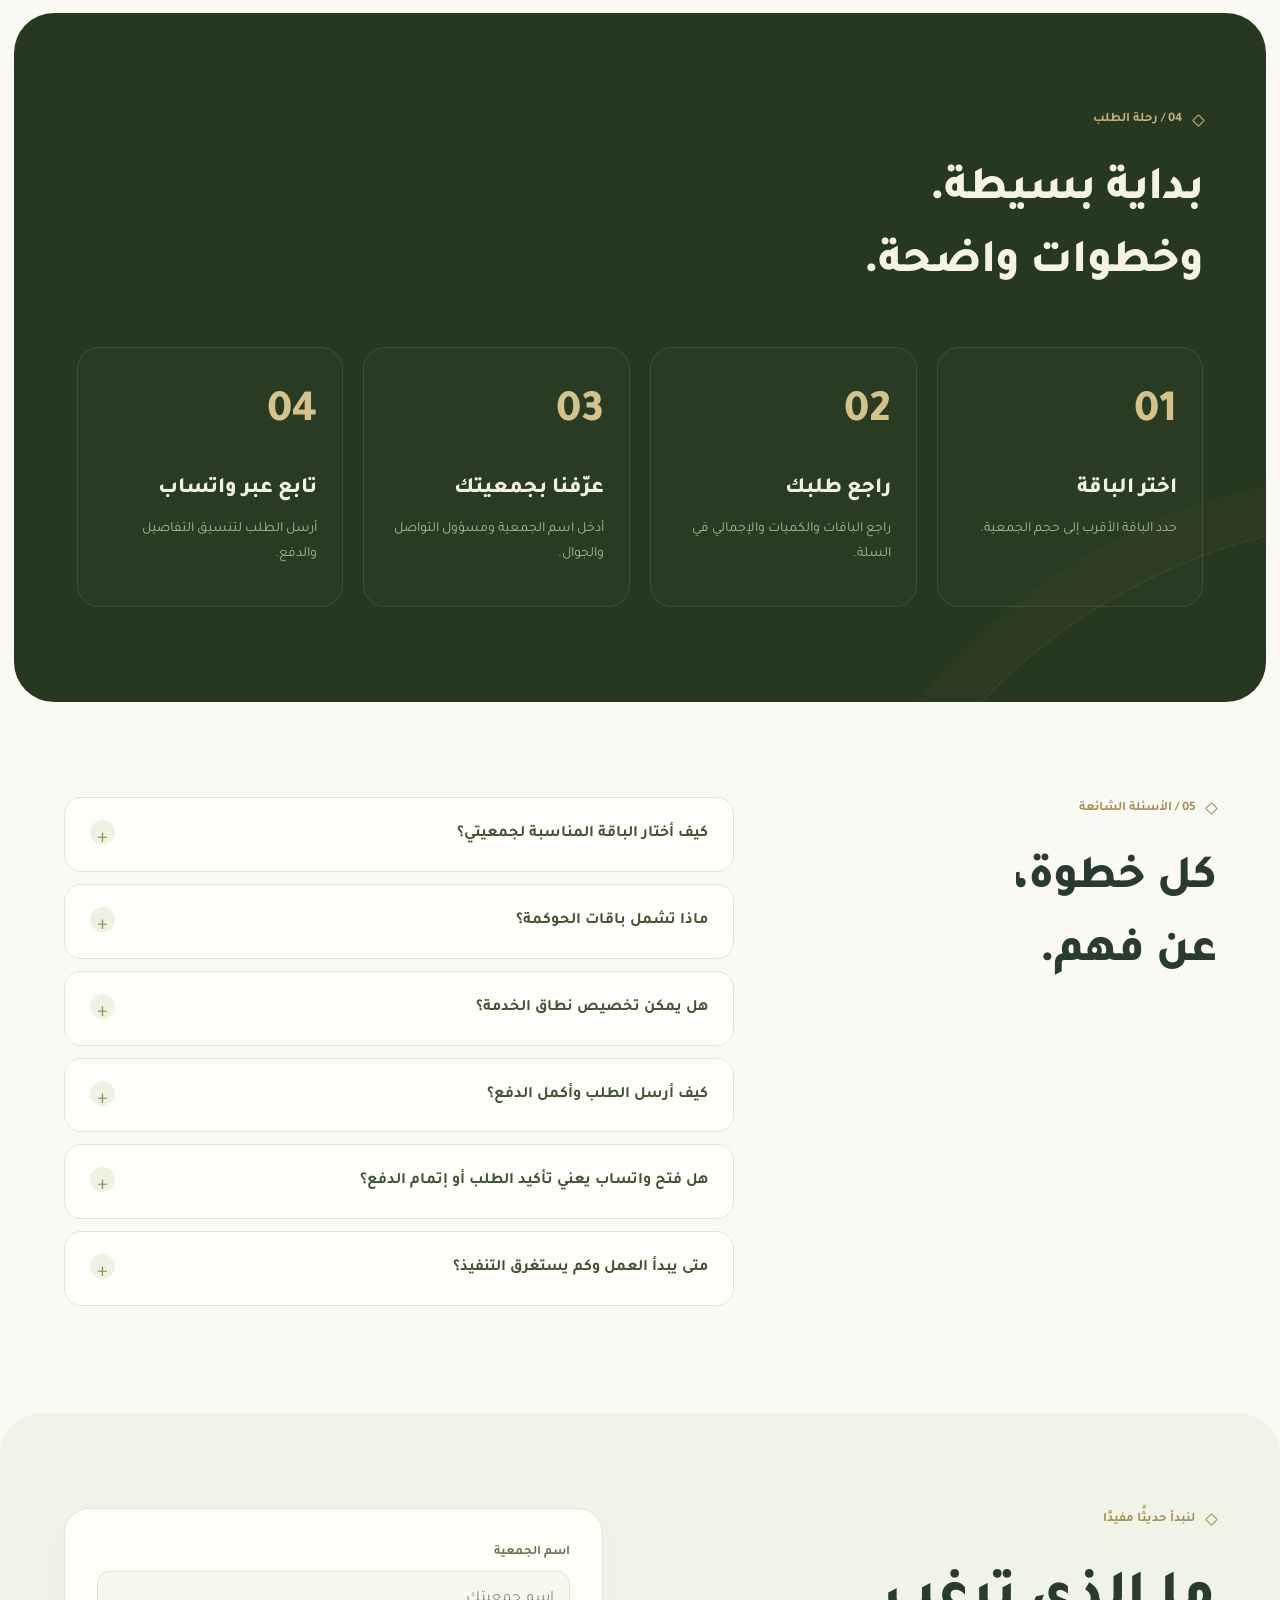
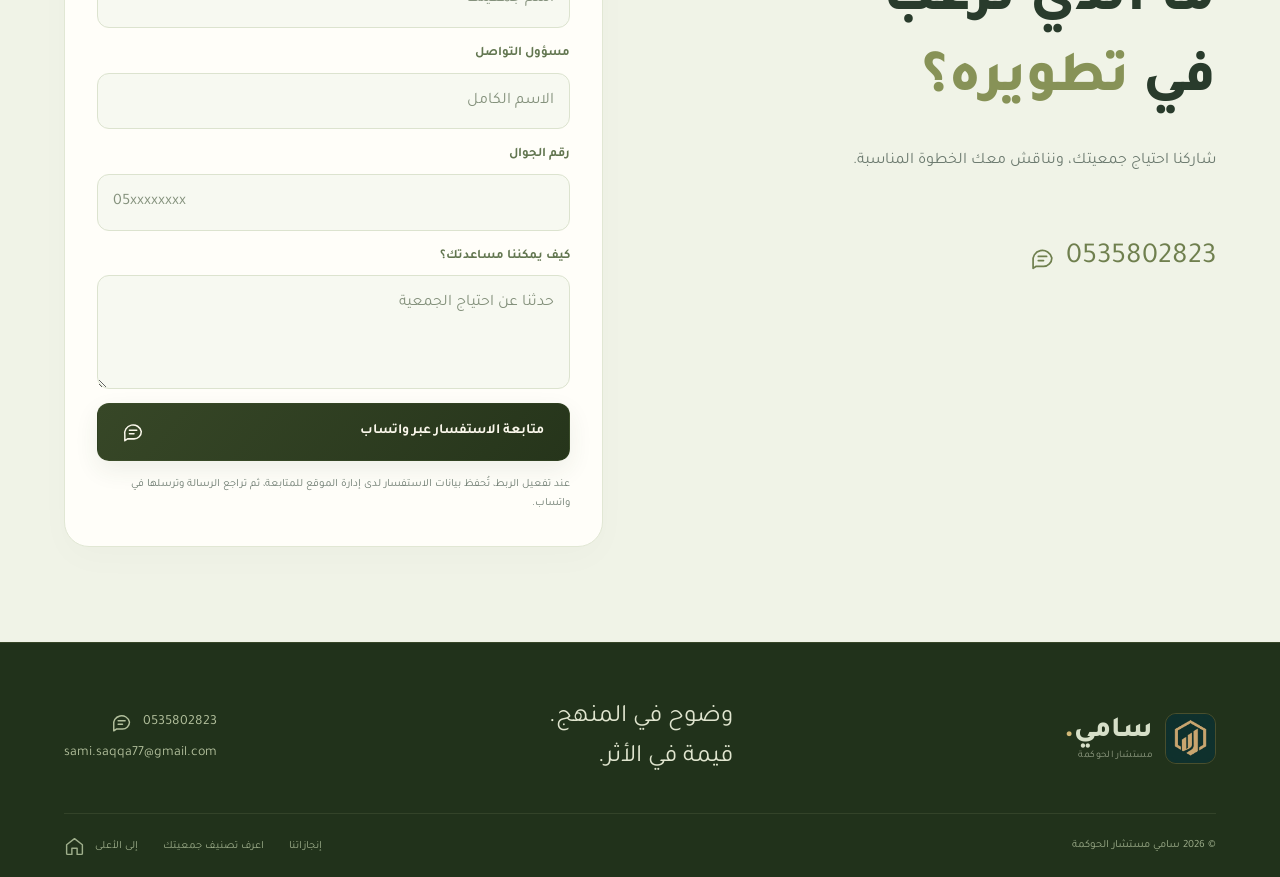
